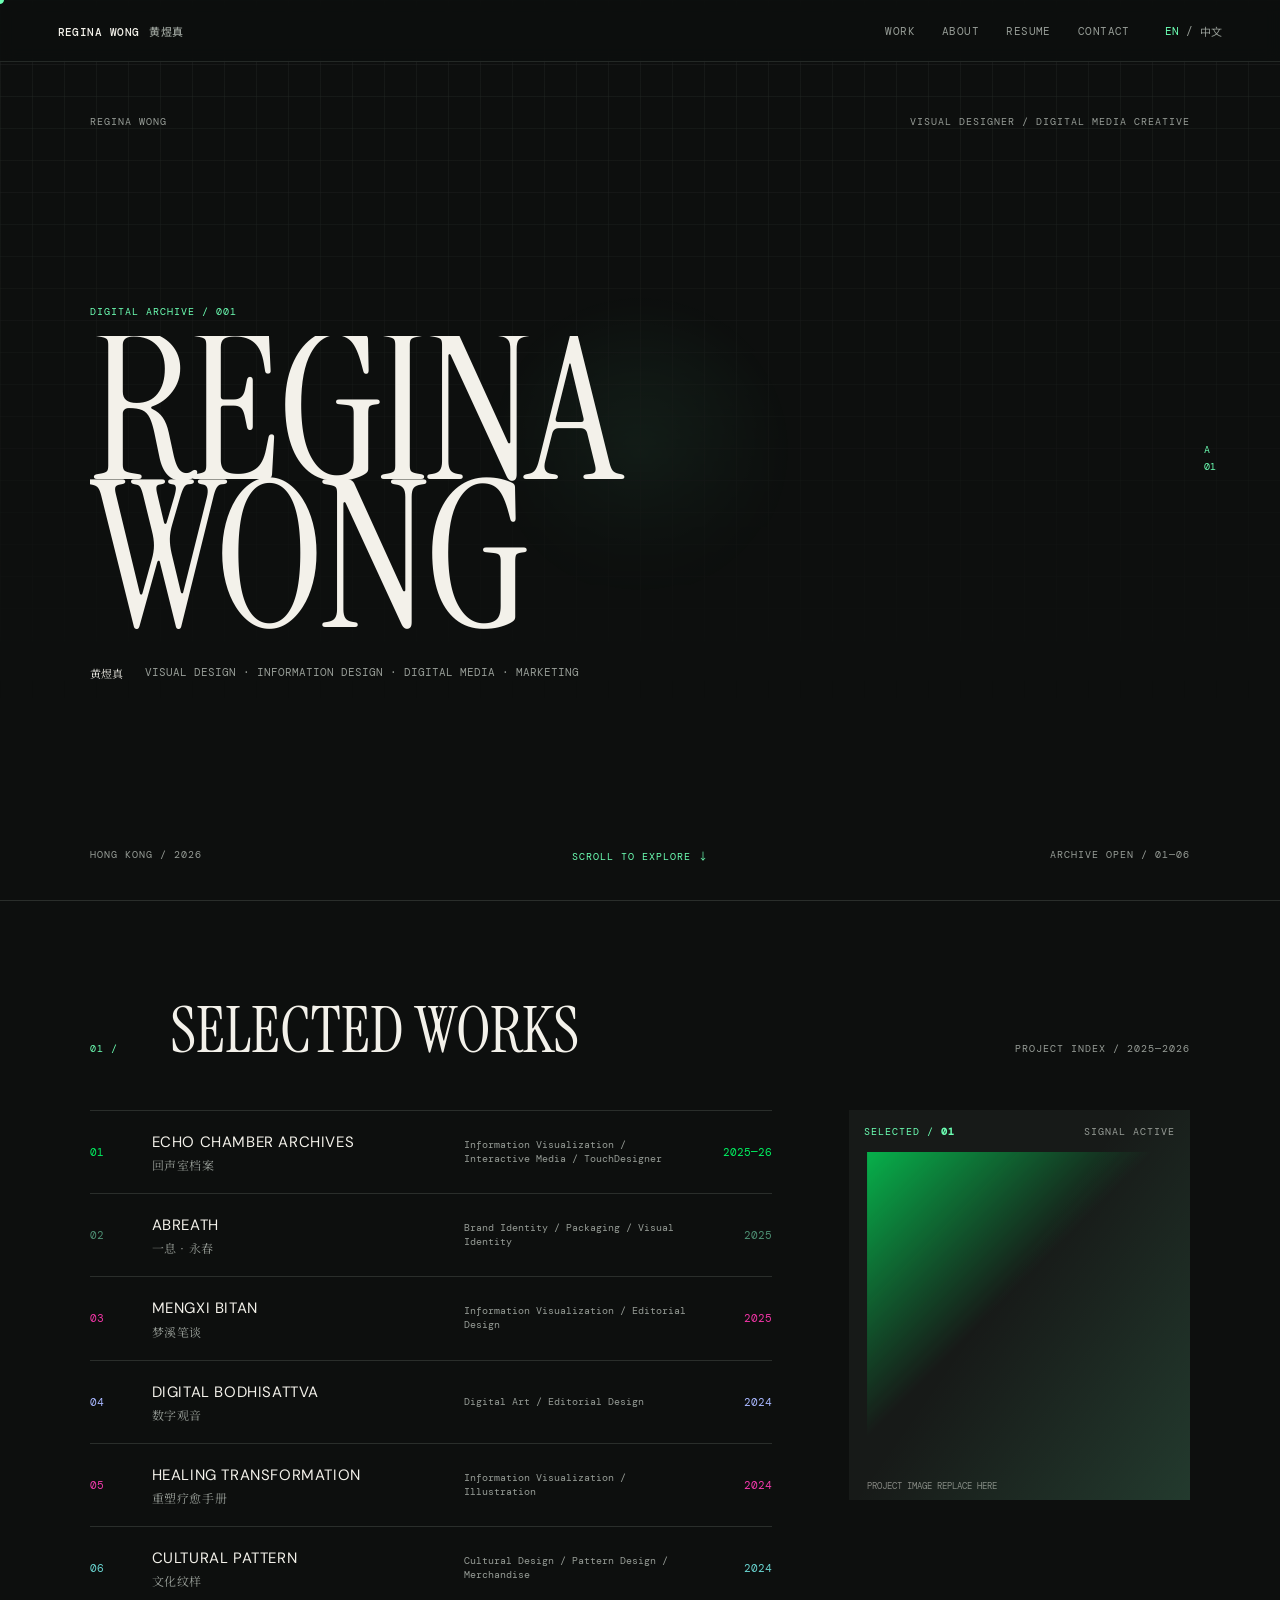
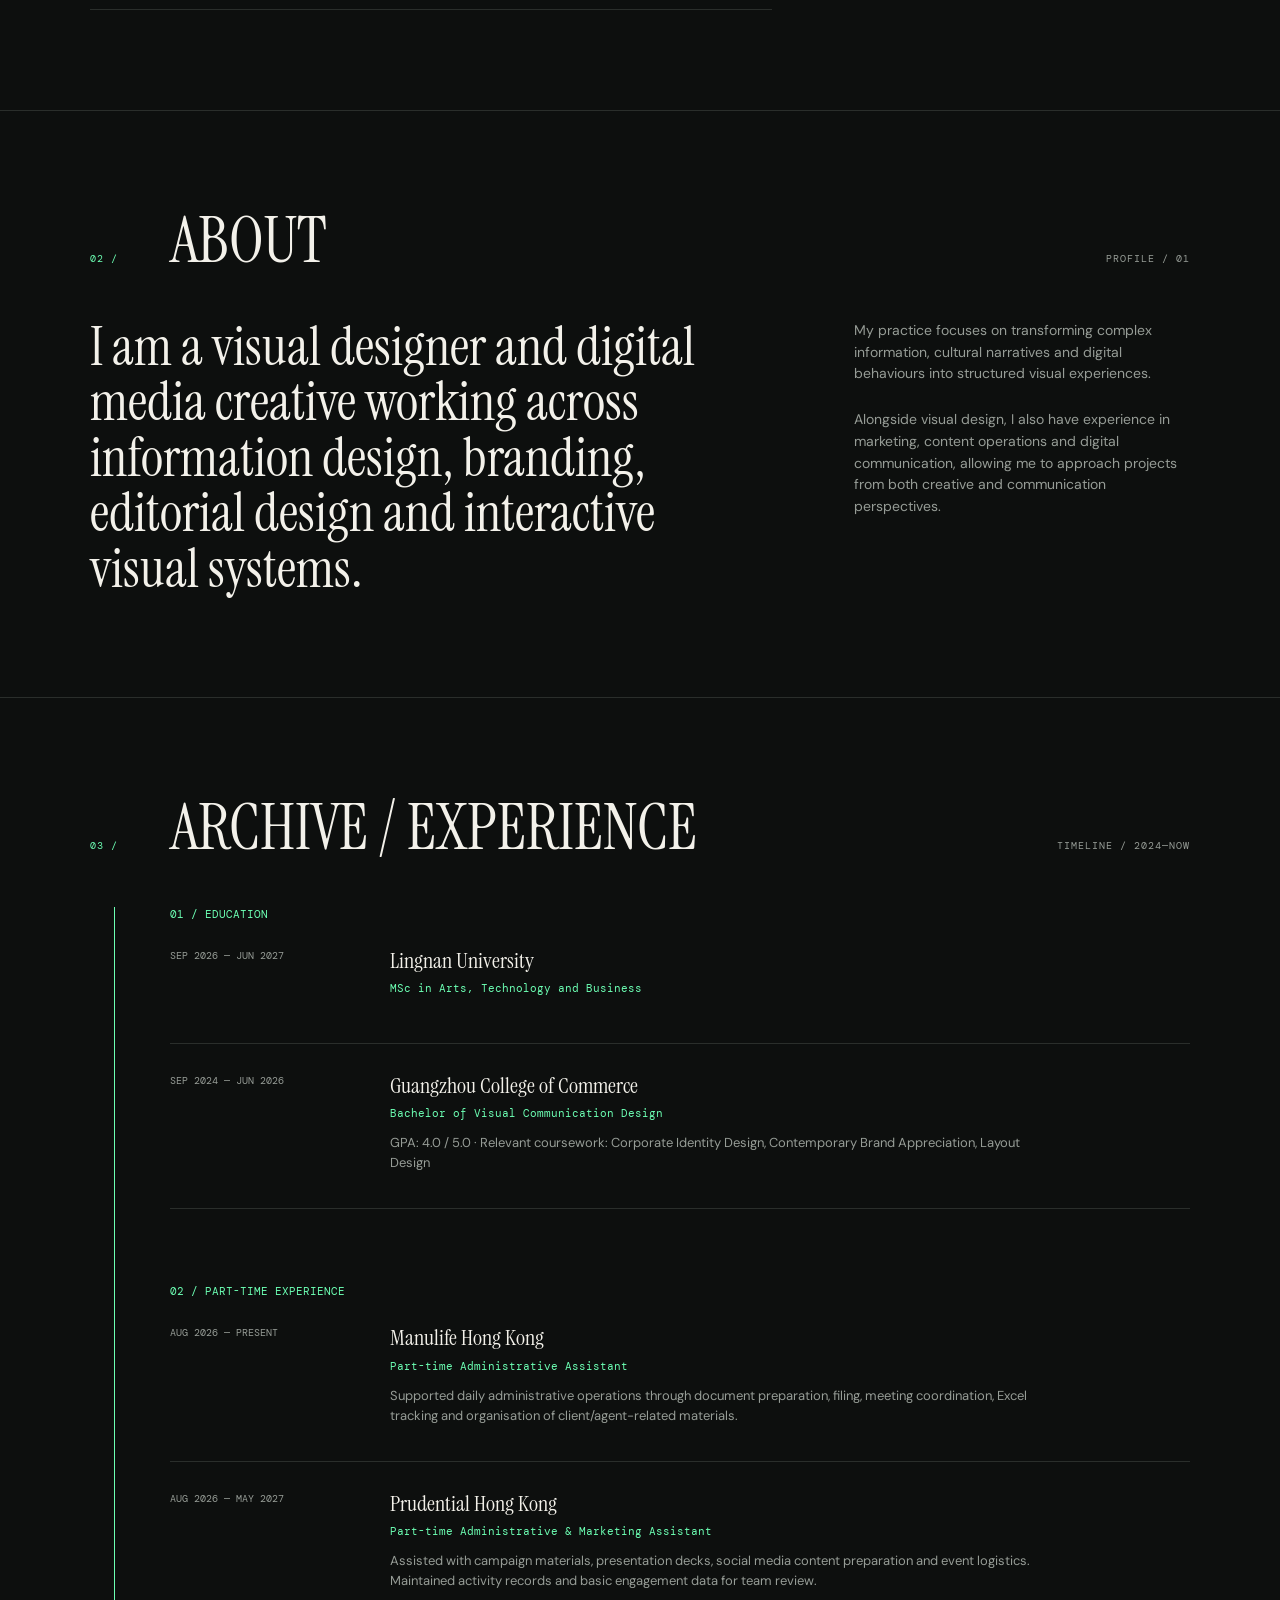
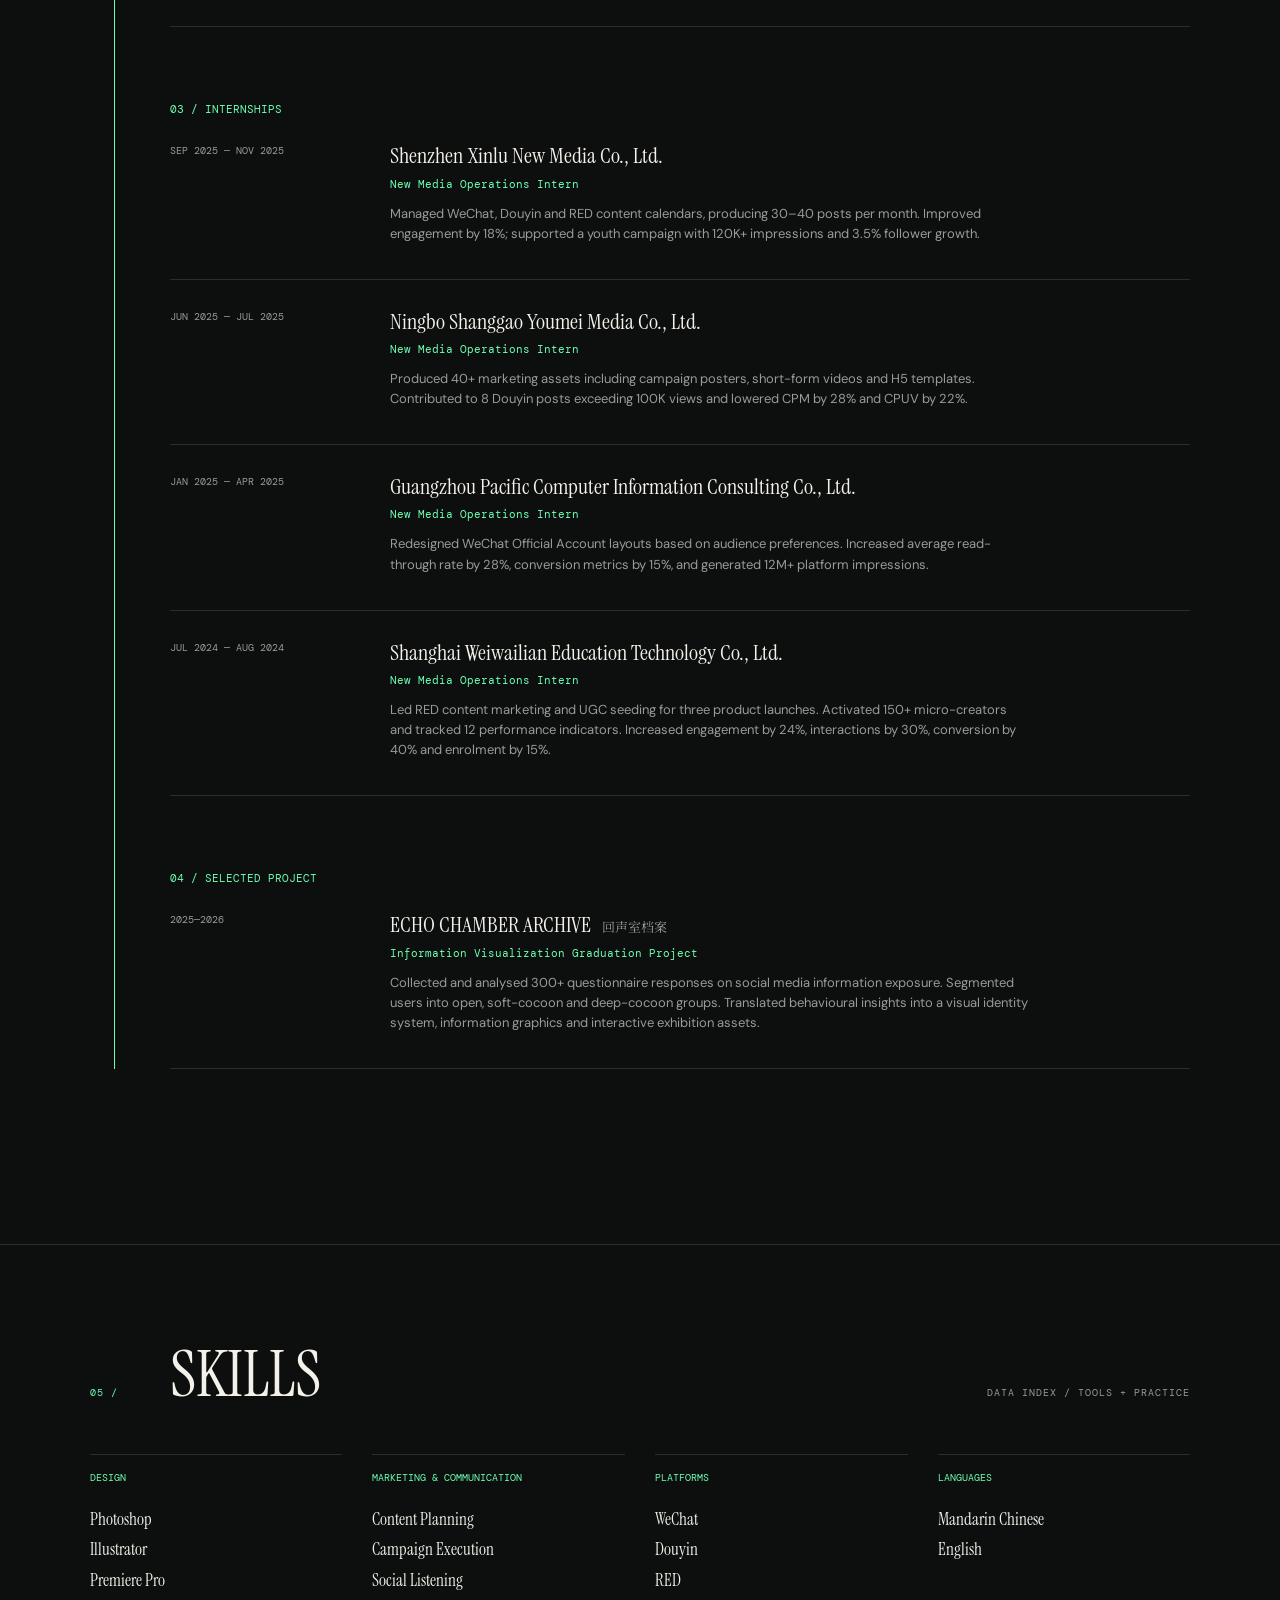
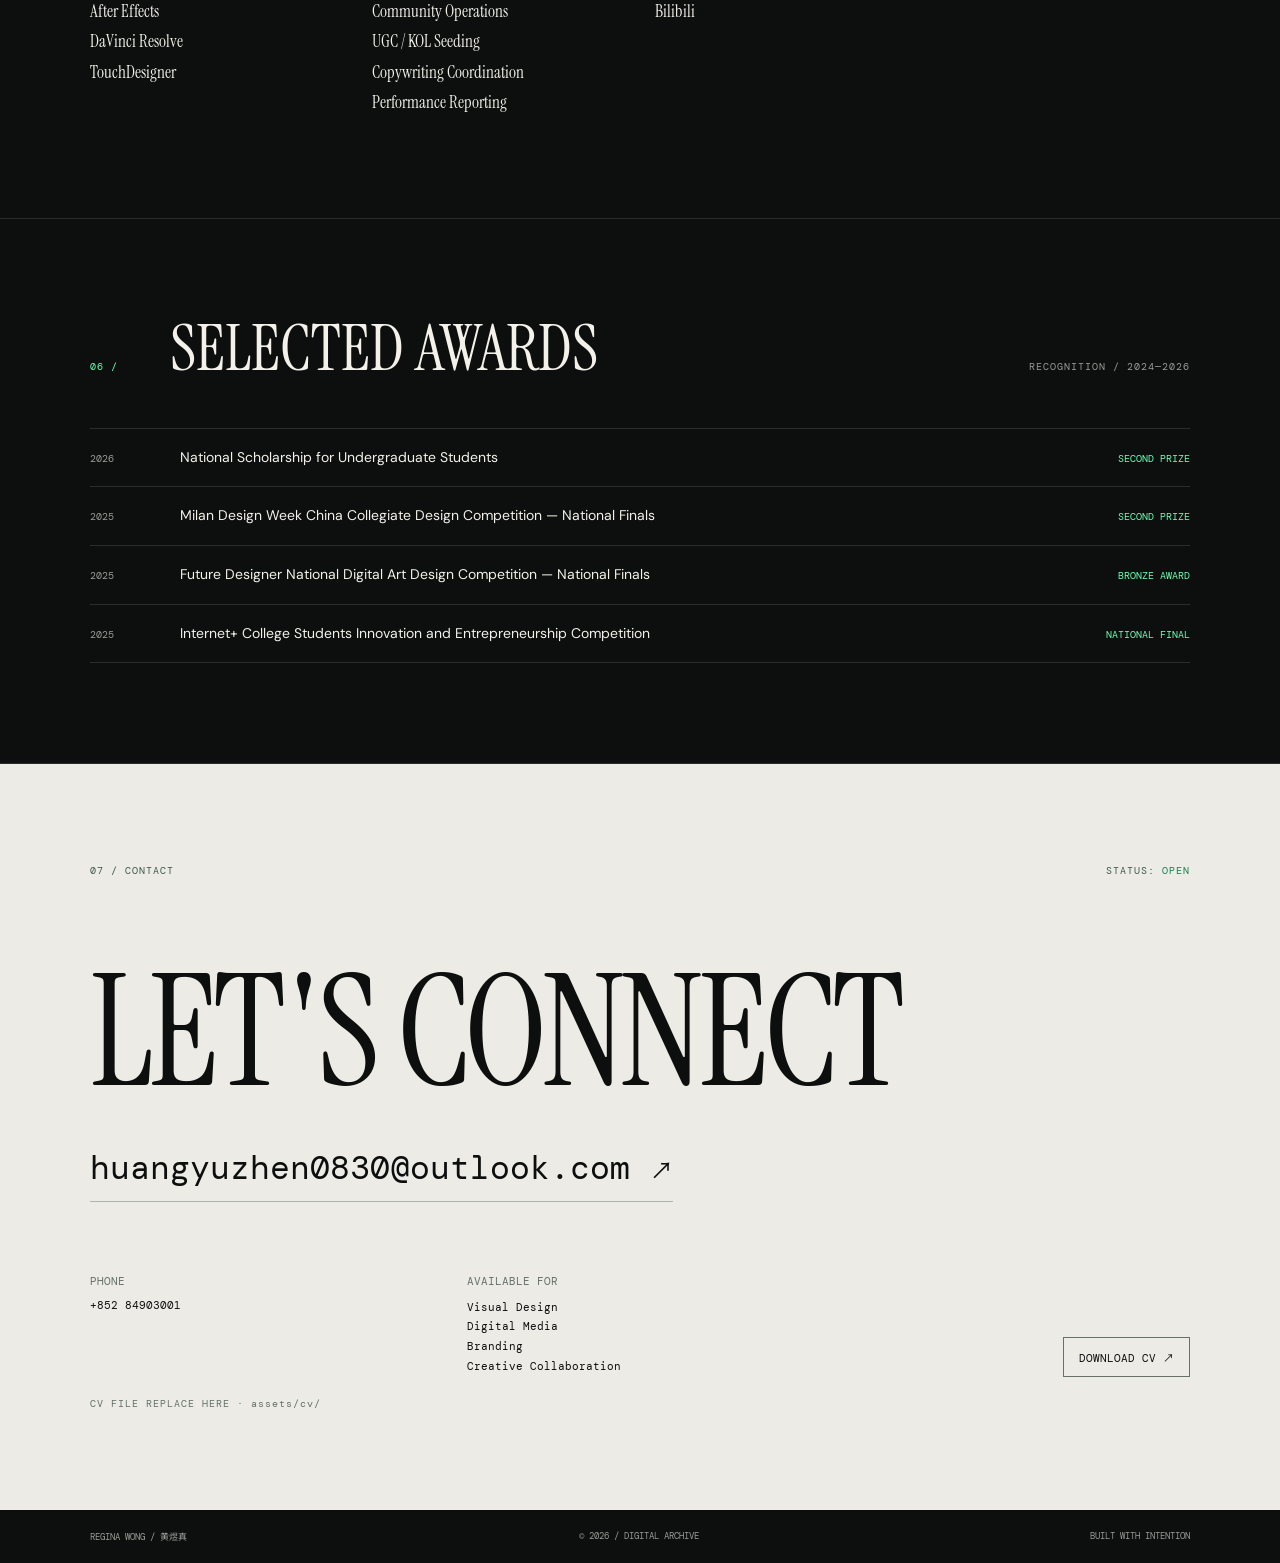
==== portfolio/index.html @ 2e0885dd "更新动效" ====
<!doctype html>
<html lang="en">
<head>
  <meta charset="UTF-8">
  <meta name="viewport" content="width=device-width, initial-scale=1.0">
  <meta name="description" content="Regina Wong — visual designer and digital media creative. Digital archive portfolio.">
  <title>Regina Wong — Digital Archive</title>
  <link rel="preconnect" href="https://fonts.googleapis.com">
  <link rel="preconnect" href="https://fonts.gstatic.com" crossorigin>
  <link href="https://fonts.googleapis.com/css2?family=DM+Mono:wght@400;500&family=DM+Sans:wght@400;500;700&family=Instrument+Serif:ital@0;1&family=Noto+Sans+SC:wght@400;500;700&family=Noto+Serif+SC:wght@400;500&display=swap" rel="stylesheet">
  <link rel="stylesheet" href="style.css">
</head>
<body>
  <div class="loading-screen" aria-hidden="true">
    <div class="loader-copy"><span>INDEX_000</span><span>LOADING ARCHIVE</span><span>REGINA_WONG.DB</span></div>
    <div class="loader-bar"><i></i></div>
  </div>
  <div class="cursor"><span></span><b data-en="VIEW" data-zh="查看">VIEW</b></div>
  <div class="scroll-progress"></div>

  <header class="site-header">
    <a class="wordmark" href="#top" aria-label="Regina Wong home"><span>REGINA WONG</span><span class="wordmark-cn">黄煜真</span></a>
    <nav class="main-nav" aria-label="Primary navigation">
      <a href="#work" data-en="WORK" data-zh="作品">WORK</a>
      <a href="#about" data-en="ABOUT" data-zh="关于">ABOUT</a>
      <a href="#resume" data-en="RESUME" data-zh="履历">RESUME</a>
      <a href="#contact" data-en="CONTACT" data-zh="联系">CONTACT</a>
    </nav>
    <div class="language-switcher" aria-label="Language switcher"><button class="lang-button is-active" data-lang="en">EN</button><span>/</span><button class="lang-button" data-lang="zh">中文</button></div>
  </header>

  <main id="top">
    <section class="hero section-pad" aria-labelledby="hero-title">
      <div class="hero-meta"><span>REGINA WONG</span><span data-en="VISUAL DESIGNER / DIGITAL MEDIA CREATIVE" data-zh="视觉设计 / 数字媒体创作者">VISUAL DESIGNER / DIGITAL MEDIA CREATIVE</span></div>
      <div class="hero-main">
        <p class="eyebrow" data-en="DIGITAL ARCHIVE / 001" data-zh="数字档案 / 001">DIGITAL ARCHIVE / 001</p>
        <h1 id="hero-title"><span>REGINA</span><span>WONG</span></h1>
        <div class="hero-subline"><span class="hero-cn">黄煜真</span><span data-en="Visual design · Information design · Digital media · Marketing" data-zh="视觉设计 · 信息设计 · 数字媒体 · 市场传播">Visual design · Information design · Digital media · Marketing</span></div>
      </div>
      <div class="hero-foot"><span>HONG KONG / 2026</span><a href="#work" class="scroll-cue" data-en="SCROLL TO EXPLORE ↓" data-zh="向下探索 ↓">SCROLL TO EXPLORE ↓</a><span>ARCHIVE OPEN / 01—06</span></div>
      <div class="hero-index">A<br>01</div>
    </section>

    <section id="work" class="works section-pad section-rule">
      <div class="section-heading"><span class="section-index">01 /</span><h2 data-en="SELECTED WORKS" data-zh="精选作品">SELECTED WORKS</h2><span class="section-note" data-en="PROJECT INDEX / 2025—2026" data-zh="项目索引 / 2025—2026">PROJECT INDEX / 2025—2026</span></div>
      <div class="works-layout">
        <div class="project-list" role="list">
          <a class="project-row" role="listitem" data-project="echo" href="#contact" style="--project-accent:#00f060"><span class="project-no">01</span><span class="project-name">ECHO CHAMBER ARCHIVES<small data-en="回声室档案" data-zh="回声室档案">回声室档案</small></span><span class="project-tags" data-en="Information Visualization / Interactive Media / TouchDesigner" data-zh="信息可视化 / 互动媒体 / TouchDesigner">Information Visualization / Interactive Media / TouchDesigner</span><span class="project-year">2025—26</span></a>
          <a class="project-row" role="listitem" data-project="abreath" href="#contact" style="--project-accent:#4d8f73"><span class="project-no">02</span><span class="project-name">ABREATH<small data-en="一息 · 永春" data-zh="一息 · 永春">一息 · 永春</small></span><span class="project-tags" data-en="Brand Identity / Packaging / Visual Identity" data-zh="品牌视觉 / 包装设计 / 品牌识别">Brand Identity / Packaging / Visual Identity</span><span class="project-year">2025</span></a>
          <a class="project-row" role="listitem" data-project="mengxi" href="#contact" style="--project-accent:#f035a5"><span class="project-no">03</span><span class="project-name">MENGXI BITAN<small data-en="梦溪笔谈" data-zh="梦溪笔谈">梦溪笔谈</small></span><span class="project-tags" data-en="Information Visualization / Editorial Design" data-zh="信息可视化 / 编辑设计">Information Visualization / Editorial Design</span><span class="project-year">2025</span></a>
          <a class="project-row" role="listitem" data-project="bodhisattva" href="#contact" style="--project-accent:#a8b7ff"><span class="project-no">04</span><span class="project-name">DIGITAL BODHISATTVA<small data-en="数字观音" data-zh="数字观音">数字观音</small></span><span class="project-tags" data-en="Digital Art / Editorial Design" data-zh="数字艺术 / 编辑设计">Digital Art / Editorial Design</span><span class="project-year">2024</span></a>
          <a class="project-row" role="listitem" data-project="healing" href="#contact" style="--project-accent:#f239ac"><span class="project-no">05</span><span class="project-name">HEALING TRANSFORMATION<small data-en="重塑疗愈手册" data-zh="重塑疗愈手册">重塑疗愈手册</small></span><span class="project-tags" data-en="Information Visualization / Illustration" data-zh="信息可视化 / 插画设计">Information Visualization / Illustration</span><span class="project-year">2024</span></a>
          <a class="project-row" role="listitem" data-project="pattern" href="#contact" style="--project-accent:#69d4d0"><span class="project-no">06</span><span class="project-name">CULTURAL PATTERN<small data-en="文化纹样" data-zh="文化纹样">文化纹样</small></span><span class="project-tags" data-en="Cultural Design / Pattern Design / Merchandise" data-zh="文化设计 / 纹样设计 / 文创产品">Cultural Design / Pattern Design / Merchandise</span><span class="project-year">2024</span></a>
        </div>
        <div class="project-preview" aria-hidden="true"><div class="preview-meta"><span>SELECTED / <b>01</b></span><span class="preview-status">SIGNAL ACTIVE</span></div><div class="preview-image"></div><span class="preview-label">PROJECT IMAGE REPLACE HERE</span></div>
      </div>
    </section>

    <section id="about" class="about section-pad section-rule">
      <div class="section-heading"><span class="section-index">02 /</span><h2 data-en="ABOUT" data-zh="关于我">ABOUT</h2><span class="section-note">PROFILE / 01</span></div>
      <div class="about-grid"><p class="display-copy" data-en="I am a visual designer and digital media creative working across information design, branding, editorial design and interactive visual systems." data-zh="我是一名视觉设计与数字媒体创作者，实践方向涵盖信息设计、品牌视觉、编辑设计与互动视觉系统。">I am a visual designer and digital media creative working across information design, branding, editorial design and interactive visual systems.</p><div class="about-copy"><p data-en="My practice focuses on transforming complex information, cultural narratives and digital behaviours into structured visual experiences." data-zh="我的创作关注复杂信息、文化叙事与数字行为，并尝试通过视觉结构将其转化为清晰且具有体验性的传播形式。">My practice focuses on transforming complex information, cultural narratives and digital behaviours into structured visual experiences.</p><p data-en="Alongside visual design, I also have experience in marketing, content operations and digital communication, allowing me to approach projects from both creative and communication perspectives." data-zh="除了视觉设计，我也具有市场传播、内容运营与数字媒体相关经验，使我能够同时从视觉创意与传播策略的角度理解项目。">Alongside visual design, I also have experience in marketing, content operations and digital communication, allowing me to approach projects from both creative and communication perspectives.</p></div></div>
    </section>

    <section id="resume" class="resume section-pad section-rule">
      <div class="section-heading"><span class="section-index">03 /</span><h2 data-en="ARCHIVE / EXPERIENCE" data-zh="经历档案">ARCHIVE / EXPERIENCE</h2><span class="section-note">TIMELINE / 2024—NOW</span></div>
      <div class="timeline">
        <div class="timeline-group"><h3 data-en="01 / EDUCATION" data-zh="01 / 教育经历">01 / EDUCATION</h3><article class="timeline-item"><time>SEP 2026 — JUN 2027</time><div><h4>Lingnan University</h4><p class="role" data-en="MSc in Arts, Technology and Business" data-zh="艺术、科技与商业理学硕士">MSc in Arts, Technology and Business</p></div></article><article class="timeline-item"><time>SEP 2024 — JUN 2026</time><div><h4>Guangzhou College of Commerce</h4><p class="role" data-en="Bachelor of Visual Communication Design" data-zh="视觉传达设计学士">Bachelor of Visual Communication Design</p><p class="details" data-en="GPA: 4.0 / 5.0 · Relevant coursework: Corporate Identity Design, Contemporary Brand Appreciation, Layout Design" data-zh="GPA：4.0 / 5.0 · 相关课程：企业形象设计、当代品牌鉴赏、版式设计">GPA: 4.0 / 5.0 · Relevant coursework: Corporate Identity Design, Contemporary Brand Appreciation, Layout Design</p></div></article></div>
        <div class="timeline-group"><h3 data-en="02 / PART-TIME EXPERIENCE" data-zh="02 / 兼职经历">02 / PART-TIME EXPERIENCE</h3><article class="timeline-item"><time>AUG 2026 — PRESENT</time><div><h4>Manulife Hong Kong</h4><p class="role" data-en="Part-time Administrative Assistant" data-zh="兼职行政助理">Part-time Administrative Assistant</p><p class="details" data-en="Supported daily administrative operations through document preparation, filing, meeting coordination, Excel tracking and organisation of client/agent-related materials." data-zh="负责日常行政支持，包括文件整理、资料归档、会议协调、Excel 数据记录以及客户与代理相关资料管理。">Supported daily administrative operations through document preparation, filing, meeting coordination, Excel tracking and organisation of client/agent-related materials.</p></div></article><article class="timeline-item"><time>AUG 2026 — MAY 2027</time><div><h4>Prudential Hong Kong</h4><p class="role" data-en="Part-time Administrative & Marketing Assistant" data-zh="兼职行政及市场助理">Part-time Administrative & Marketing Assistant</p><p class="details" data-en="Assisted with campaign materials, presentation decks, social media content preparation and event logistics. Maintained activity records and basic engagement data for team review." data-zh="协助宣传物料、演示文稿、社交媒体内容准备及活动协调，整理活动记录及基础互动数据，用于团队内部复盘。">Assisted with campaign materials, presentation decks, social media content preparation and event logistics. Maintained activity records and basic engagement data for team review.</p></div></article></div>
        <div class="timeline-group"><h3 data-en="03 / INTERNSHIPS" data-zh="03 / 实习经历">03 / INTERNSHIPS</h3><article class="timeline-item"><time>SEP 2025 — NOV 2025</time><div><h4>Shenzhen Xinlu New Media Co., Ltd.</h4><p class="role">New Media Operations Intern</p><p class="details" data-en="Managed WeChat, Douyin and RED content calendars, producing 30–40 posts per month. Improved engagement by 18%; supported a youth campaign with 120K+ impressions and 3.5% follower growth." data-zh="负责微信、抖音及小红书内容排期，每月产出约 30–40 条内容。通过内容优化使互动率提升 18%，参与青年向营销活动，获得 120K+ 曝光，两个月粉丝增长约 3.5%。">Managed WeChat, Douyin and RED content calendars, producing 30–40 posts per month. Improved engagement by 18%; supported a youth campaign with 120K+ impressions and 3.5% follower growth.</p></div></article><article class="timeline-item"><time>JUN 2025 — JUL 2025</time><div><h4>Ningbo Shanggao Youmei Media Co., Ltd.</h4><p class="role">New Media Operations Intern</p><p class="details" data-en="Produced 40+ marketing assets including campaign posters, short-form videos and H5 templates. Contributed to 8 Douyin posts exceeding 100K views and lowered CPM by 28% and CPUV by 22%." data-zh="制作 40+ 市场推广视觉物料，包括活动海报、短视频及 H5 模板。参与制作的 8 条抖音内容播放量超过 10 万，CPM 降低 28%，CPUV 降低 22%。">Produced 40+ marketing assets including campaign posters, short-form videos and H5 templates. Contributed to 8 Douyin posts exceeding 100K views and lowered CPM by 28% and CPUV by 22%.</p></div></article><article class="timeline-item"><time>JAN 2025 — APR 2025</time><div><h4>Guangzhou Pacific Computer Information Consulting Co., Ltd.</h4><p class="role">New Media Operations Intern</p><p class="details" data-en="Redesigned WeChat Official Account layouts based on audience preferences. Increased average read-through rate by 28%, conversion metrics by 15%, and generated 12M+ platform impressions." data-zh="根据用户偏好优化微信公众号视觉排版。平均阅读完成率提升 28%，转化指标提升约 15%，实习期间累计获得 1200 万+ 平台曝光。">Redesigned WeChat Official Account layouts based on audience preferences. Increased average read-through rate by 28%, conversion metrics by 15%, and generated 12M+ platform impressions.</p></div></article><article class="timeline-item"><time>JUL 2024 — AUG 2024</time><div><h4>Shanghai Weiwailian Education Technology Co., Ltd.</h4><p class="role">New Media Operations Intern</p><p class="details" data-en="Led RED content marketing and UGC seeding for three product launches. Activated 150+ micro-creators and tracked 12 performance indicators. Increased engagement by 24%, interactions by 30%, conversion by 40% and enrolment by 15%." data-zh="负责三个教育产品上线期间的小红书内容营销及 UGC 投放。合作 150+ 微型内容创作者，追踪 12 项内容表现指标，互动率提升 24%，互动量提升 30%，转化率提升 40%，课程报名提升 15%。">Led RED content marketing and UGC seeding for three product launches. Activated 150+ micro-creators and tracked 12 performance indicators. Increased engagement by 24%, interactions by 30%, conversion by 40% and enrolment by 15%.</p></div></article></div>
        <div class="timeline-group selected-project"><h3 data-en="04 / SELECTED PROJECT" data-zh="04 / 代表项目">04 / SELECTED PROJECT</h3><article class="timeline-item"><time>2025—2026</time><div><h4>ECHO CHAMBER ARCHIVE <small>回声室档案</small></h4><p class="role" data-en="Information Visualization Graduation Project" data-zh="信息可视化毕业设计">Information Visualization Graduation Project</p><p class="details" data-en="Collected and analysed 300+ questionnaire responses on social media information exposure. Segmented users into open, soft-cocoon and deep-cocoon groups. Translated behavioural insights into a visual identity system, information graphics and interactive exhibition assets." data-zh="围绕社交媒体信息接触行为收集并分析 300+ 份问卷数据，将用户划分为开放型、轻度回声室和重度回声室群体，并转化为视觉识别系统、信息图表与互动展览内容。">Collected and analysed 300+ questionnaire responses on social media information exposure. Segmented users into open, soft-cocoon and deep-cocoon groups. Translated behavioural insights into a visual identity system, information graphics and interactive exhibition assets.</p></div></article></div>
      </div>
    </section>

    <section class="data-section section-pad section-rule"><div class="section-heading"><span class="section-index">05 /</span><h2 data-en="SKILLS" data-zh="技能">SKILLS</h2><span class="section-note">DATA INDEX / TOOLS + PRACTICE</span></div><div class="skill-grid"><div><h3 data-en="DESIGN" data-zh="设计工具">DESIGN</h3><p>Photoshop<br>Illustrator<br>Premiere Pro<br>After Effects<br>DaVinci Resolve<br>TouchDesigner</p></div><div><h3 data-en="MARKETING & COMMUNICATION" data-zh="市场与传播">MARKETING & COMMUNICATION</h3><p data-en="Content Planning<br>Campaign Execution<br>Social Listening<br>Community Operations<br>UGC / KOL Seeding<br>Copywriting Coordination<br>Performance Reporting" data-zh="内容策划<br>营销执行<br>社交媒体监听<br>社群运营<br>UGC / KOL 投放<br>文案协调<br>数据复盘">Content Planning<br>Campaign Execution<br>Social Listening<br>Community Operations<br>UGC / KOL Seeding<br>Copywriting Coordination<br>Performance Reporting</p></div><div><h3 data-en="PLATFORMS" data-zh="平台">PLATFORMS</h3><p data-en="WeChat<br>Douyin<br>RED<br>Bilibili" data-zh="微信<br>抖音<br>小红书<br>Bilibili">WeChat<br>Douyin<br>RED<br>Bilibili</p></div><div><h3 data-en="LANGUAGES" data-zh="语言">LANGUAGES</h3><p data-en="Mandarin Chinese<br>English" data-zh="普通话<br>英语">Mandarin Chinese<br>English</p></div></div></section>

    <section class="awards section-pad section-rule"><div class="section-heading"><span class="section-index">06 /</span><h2 data-en="SELECTED AWARDS" data-zh="部分奖项">SELECTED AWARDS</h2><span class="section-note">RECOGNITION / 2024—2026</span></div><div class="award-list"><div><span>2026</span><p data-en="National Scholarship for Undergraduate Students" data-zh="国家奖学金">National Scholarship for Undergraduate Students</p><b data-en="SECOND PRIZE" data-zh="二等奖">SECOND PRIZE</b></div><div><span>2025</span><p data-en="Milan Design Week China Collegiate Design Competition — National Finals" data-zh="米兰设计周中国高校设计学科师生优秀作品展全国总决赛">Milan Design Week China Collegiate Design Competition — National Finals</p><b data-en="SECOND PRIZE" data-zh="二等奖">SECOND PRIZE</b></div><div><span>2025</span><p data-en="Future Designer National Digital Art Design Competition — National Finals" data-zh="未来设计师·全国高校数字艺术设计大赛全国总决赛">Future Designer National Digital Art Design Competition — National Finals</p><b data-en="BRONZE AWARD" data-zh="铜奖">BRONZE AWARD</b></div><div><span>2025</span><p data-en="Internet+ College Students Innovation and Entrepreneurship Competition" data-zh="中国国际大学生创新大赛相关全国赛事">Internet+ College Students Innovation and Entrepreneurship Competition</p><b data-en="NATIONAL FINAL" data-zh="全国赛事">NATIONAL FINAL</b></div></div></section>

    <section id="contact" class="contact section-pad section-rule"><div class="contact-top"><span class="section-index">07 / CONTACT</span><span>STATUS: <i>OPEN</i></span></div><h2 data-en="LET'S CONNECT" data-zh="保持联系">LET'S CONNECT</h2><a class="email-link" href="mailto:huangyuzhen0830@outlook.com">huangyuzhen0830@outlook.com <span>↗</span></a><div class="contact-meta"><div><span data-en="PHONE" data-zh="电话">PHONE</span><a href="tel:+85284903001">+852 84903001</a></div><div><span data-en="AVAILABLE FOR" data-zh="可合作方向">AVAILABLE FOR</span><p data-en="Visual Design<br>Digital Media<br>Branding<br>Creative Collaboration" data-zh="视觉设计<br>数字媒体<br>品牌设计<br>创意合作">Visual Design<br>Digital Media<br>Branding<br>Creative Collaboration</p></div><a class="cv-link" href="#" data-en="DOWNLOAD CV ↗" data-zh="下载简历 ↗">DOWNLOAD CV ↗</a></div><small class="replace-note">CV FILE REPLACE HERE · assets/cv/</small></section>
  </main>
  <footer><span>REGINA WONG / 黄煜真</span><span>© 2026 / DIGITAL ARCHIVE</span><span>BUILT WITH INTENTION</span></footer>
  <script src="script.js"></script>
</body>
</html>
---- portfolio/style.css ----
:root{--bg:#0d0f0e;--surface:#171a18;--text:#f3f1ea;--muted:#969c96;--line:#2a2e2b;--mint:#6cffb3;--lav:#b8a7ff;--serif:'Instrument Serif','Noto Serif SC',serif;--sans:'DM Sans','Noto Sans SC',sans-serif;--mono:'DM Mono','Noto Sans SC',monospace;--mouse-x:50%;--mouse-y:50%}*{box-sizing:border-box}html{scroll-behavior:smooth}body{margin:0;background:var(--bg);color:var(--text);font-family:var(--sans);font-size:14px;line-height:1.55;cursor:none}body:before{content:"";position:fixed;inset:0;pointer-events:none;z-index:-1;background-image:linear-gradient(rgba(42,46,43,.38) 1px,transparent 1px),linear-gradient(90deg,rgba(42,46,43,.38) 1px,transparent 1px),radial-gradient(circle 220px at var(--mouse-x) var(--mouse-y),rgba(108,255,179,.15),transparent 70%);background-size:32px 32px,32px 32px,100% 100%;mask-image:linear-gradient(to bottom,black 0%,transparent 78%)}a{color:inherit;text-decoration:none}button{font:inherit;color:inherit}.loading-screen{position:fixed;inset:0;background:var(--bg);z-index:30;display:grid;align-content:center;padding:7vw;transition:opacity .55s ease,visibility .55s}.loading-screen.is-done{opacity:0;visibility:hidden}.loader-copy{display:grid;gap:4px;font:11px var(--mono);color:var(--muted);letter-spacing:.08em}.loader-copy span:first-child{color:var(--mint)}.loader-bar{width:min(250px,70vw);height:1px;background:var(--line);margin-top:18px}.loader-bar i{display:block;height:100%;width:0;background:var(--mint);animation:load .8s ease forwards}@keyframes load{to{width:100%}}.cursor{position:fixed;z-index:40;left:0;top:0;width:8px;height:8px;border:1px solid var(--mint);background:var(--mint);border-radius:50%;pointer-events:none;transform:translate(-50%,-50%);transition:width .25s,height .25s,background .25s,border .25s;display:grid;place-items:center}.cursor b{opacity:0;font:9px var(--mono);color:var(--bg);transition:opacity .2s}.cursor.is-hover{width:48px;height:48px;background:var(--mint);border-color:var(--mint)}.cursor.is-view{width:62px;height:62px}.cursor.is-view b{opacity:1}.scroll-progress{position:fixed;left:0;top:0;height:2px;width:0;background:var(--mint);z-index:25}.site-header{position:fixed;z-index:20;top:0;left:0;width:100%;height:62px;padding:0 4.5vw;display:flex;align-items:center;justify-content:space-between;border-bottom:1px solid rgba(42,46,43,.85);background:rgba(13,15,14,.84);backdrop-filter:blur(8px);font:11px var(--mono);letter-spacing:.04em}.wordmark{display:flex;gap:10px;align-items:baseline;font-weight:500}.wordmark-cn{color:var(--muted)}.main-nav{display:flex;gap:27px;margin-left:auto;margin-right:35px}.main-nav a,.lang-button{position:relative;color:var(--muted);transition:color .2s}.main-nav a:hover,.lang-button:hover,.lang-button.is-active{color:var(--mint)}.main-nav a:after{content:"";position:absolute;bottom:-7px;left:0;width:0;height:1px;background:var(--mint);transition:width .2s}.main-nav a:hover:after{width:100%}.language-switcher{display:flex;gap:7px;align-items:center;color:var(--muted)}.lang-button{padding:0;border:0;background:transparent;cursor:none}.section-pad{padding:100px 7vw}.hero{min-height:100vh;display:grid;grid-template-rows:auto 1fr auto;position:relative;padding-top:115px;padding-bottom:37px}.hero-meta,.hero-foot,.section-note,.section-index,.eyebrow,.preview-meta,.contact-top,.replace-note{font:10px var(--mono);letter-spacing:.1em;color:var(--muted)}.hero-meta{display:flex;justify-content:space-between}.hero-main{align-self:center}.eyebrow{color:var(--mint);margin-bottom:18px}.hero h1{font:clamp(75px,16vw,250px)/.72 var(--serif);letter-spacing:-.02em;font-weight:400;margin:0;display:flex;flex-direction:column;max-width:100%;overflow:hidden}.hero h1 span{display:block;transform:translateY(110%);animation:reveal 1s cubic-bezier(.2,.75,.25,1) .75s forwards}.hero h1 span+span{animation-delay:.86s}.hero-subline{display:flex;gap:22px;margin-top:34px;color:var(--muted);font:11px var(--mono);text-transform:uppercase}.hero-cn{color:var(--text);font-family:'Noto Serif SC',serif}.hero-foot{display:grid;grid-template-columns:1fr 1fr 1fr}.hero-foot span:last-child{text-align:right}.scroll-cue{color:var(--mint);text-align:center;transition:transform .2s}.scroll-cue:hover{transform:translateY(4px)}.hero-index{position:absolute;right:5vw;top:49%;font:10px var(--mono);color:var(--mint);line-height:1.7}.section-rule{border-top:1px solid var(--line)}.section-heading{display:grid;grid-template-columns:80px 1fr auto;align-items:baseline;margin-bottom:48px}.section-heading h2{font:clamp(30px,5vw,76px)/.95 var(--serif);font-weight:400;margin:0}.section-index{color:var(--mint)}.section-note{text-align:right}.works-layout{display:grid;grid-template-columns:minmax(0,1.4fr) minmax(260px,.7fr);gap:6vw}.project-list{border-top:1px solid var(--line)}.project-row{display:grid;grid-template-columns:48px minmax(190px,1fr) minmax(180px,.75fr) 70px;gap:14px;align-items:center;padding:20px 0;border-bottom:1px solid var(--line);transition:color .2s,padding .25s}.project-row:hover{color:var(--project-accent);padding-left:10px}.project-no,.project-year{font:11px var(--mono);color:var(--project-accent)}.project-name{font-size:15px;letter-spacing:.04em}.project-name small{display:block;color:var(--muted);font:12px 'Noto Serif SC',serif;margin-top:2px}.project-tags{font:10px var(--mono);line-height:1.4;color:var(--muted)}.project-year{text-align:right}.project-preview{position:sticky;top:110px;height:390px;background:var(--surface);overflow:hidden}.project-preview:after{content:"";position:absolute;inset:0;background:linear-gradient(125deg,transparent 45%,rgba(108,255,179,.14));pointer-events:none}.preview-meta{display:flex;justify-content:space-between;padding:15px;color:var(--mint);position:relative;z-index:2}.preview-status{color:var(--muted)}.preview-image{position:absolute;inset:42px 18px 20px;background:linear-gradient(135deg,rgba(0,240,96,.7),transparent 45%),url('https://images.unsplash.com/photo-1550745165-9bc0b252726f?auto=format&fit=crop&w=900&q=80') center/cover;clip-path:inset(0 0 0 0);transition:clip-path .45s cubic-bezier(.65,0,.35,1),transform .8s}.preview-label{position:absolute;bottom:8px;left:18px;color:rgba(243,241,234,.5);font:9px var(--mono)}.about-grid{display:grid;grid-template-columns:1.3fr .7fr;gap:11vw}.display-copy{font:clamp(28px,4.2vw,63px)/1.03 var(--serif);margin:0;max-width:790px}.about-copy{color:var(--muted);max-width:420px}.about-copy p{margin:0 0 24px}.timeline{position:relative;padding-left:80px}.timeline:before{content:"";position:absolute;left:24px;top:0;height:0;width:1px;background:var(--mint);transition:height 1.4s ease}.timeline.is-visible:before{height:100%}.timeline-group{margin-bottom:75px}.timeline-group h3{font:11px var(--mono);color:var(--mint);margin:0 0 28px}.timeline-item{display:grid;grid-template-columns:190px 1fr;gap:30px;padding:0 0 35px;margin-bottom:30px;border-bottom:1px solid var(--line);opacity:0;transform:translateY(12px);transition:opacity .45s,transform .45s}.timeline.is-visible .timeline-item{opacity:1;transform:none}.timeline.is-visible .timeline-item:nth-child(2){transition-delay:.08s}.timeline.is-visible .timeline-item:nth-child(3){transition-delay:.18s}.timeline.is-visible .timeline-item:nth-child(4){transition-delay:.28s}.timeline.is-visible .timeline-item:nth-child(5){transition-delay:.38s}.timeline.is-visible .timeline-item:nth-child(6){transition-delay:.48s}.timeline-item time{font:10px var(--mono);color:var(--muted)}.timeline-item h4{font:22px/1.1 var(--serif);font-weight:400;margin:0 0 8px}.timeline-item h4 small{font:13px 'Noto Serif SC',serif;color:var(--muted);margin-left:7px}.role{color:var(--mint);font:11px var(--mono);margin:0 0 13px}.details{color:var(--muted);max-width:640px;margin:0;font-size:13px}.skill-grid{display:grid;grid-template-columns:repeat(4,1fr);gap:30px}.skill-grid>div{border-top:1px solid var(--line);padding-top:16px}.skill-grid h3{font:10px var(--mono);color:var(--mint);margin:0 0 20px}.skill-grid p{font:17px/1.8 var(--serif);margin:0}.award-list{border-top:1px solid var(--line)}.award-list>div{display:grid;grid-template-columns:70px 1fr 150px;gap:20px;padding:18px 0;border-bottom:1px solid var(--line);align-items:baseline}.award-list span,.award-list b{font:10px var(--mono);color:var(--muted)}.award-list p{margin:0;font-size:14px}.award-list b{text-align:right;color:var(--mint);font-weight:400}.contact{background:var(--light-bg, #ecebe5);color:var(--bg);min-height:70vh;display:flex;flex-direction:column;justify-content:space-between}.contact .section-index,.contact-top{color:#3f594c}.contact-top{display:flex;justify-content:space-between}.contact-top i{color:#197d4d;font-style:normal}.contact h2{font:clamp(65px,12vw,190px)/.75 var(--serif);font-weight:400;letter-spacing:-.03em;margin:11vh 0 6vh}.email-link{font:clamp(18px,2.6vw,38px) var(--mono);border-bottom:1px solid #aeb5af;padding-bottom:12px;max-width:max-content;transition:color .2s}.email-link:hover{color:#197d4d}.email-link span{font-size:.7em}.contact-meta{display:grid;grid-template-columns:1fr 1fr 1fr;gap:30px;margin-top:8vh;font:11px var(--mono)}.contact-meta span{color:#65706a;display:block;margin-bottom:10px}.contact-meta p{margin:0;line-height:1.8}.contact-meta a:not(.cv-link){display:block}.cv-link{justify-self:end;align-self:end;border:1px solid #65706a;padding:11px 15px;transition:background .2s,color .2s}.cv-link:hover{background:var(--bg);color:var(--text)}.replace-note{margin-top:20px;color:#65706a}footer{display:flex;justify-content:space-between;padding:20px 7vw;background:var(--bg);color:var(--muted);font:9px var(--mono)}[data-en],[data-zh]{transition:opacity .2s,transform .2s}.is-switching [data-en],.is-switching [data-zh]{opacity:0;transform:translateY(4px)}@keyframes reveal{to{transform:translateY(0)}}@media(max-width:800px){body{cursor:auto}.cursor{display:none}.site-header{height:56px;padding:0 5vw}.wordmark span:first-child{display:none}.main-nav{gap:13px;margin-right:12px}.main-nav a:nth-child(3){display:none}.section-pad{padding:76px 5vw}.hero{padding-top:95px;padding-bottom:27px}.hero-meta{display:block;line-height:1.8}.hero h1{font-size:clamp(64px,19vw,135px)}.hero-subline{display:block;line-height:2}.hero-subline span{display:block}.hero-index{right:5vw}.hero-foot{grid-template-columns:1fr 1fr;gap:14px}.hero-foot span:last-child{display:none}.section-heading{grid-template-columns:48px 1fr;gap:8px;margin-bottom:32px}.section-note{grid-column:2;text-align:left;margin-top:10px}.works-layout{display:block}.project-preview{display:none}.project-row{grid-template-columns:30px 1fr 45px;gap:8px;padding:17px 0}.project-tags{grid-column:2;font-size:9px;margin-top:4px}.project-year{grid-column:3;grid-row:1;text-align:right}.project-name{font-size:13px}.about-grid{display:block}.display-copy{font-size:34px;margin-bottom:35px}.timeline{padding-left:42px}.timeline:before{left:11px}.timeline-item{grid-template-columns:1fr;gap:7px}.timeline-item h4{font-size:20px}.skill-grid{grid-template-columns:1fr 1fr;gap:35px 22px}.skill-grid p{font-size:16px}.award-list>div{grid-template-columns:48px 1fr;gap:9px}.award-list b{grid-column:2;text-align:left}.contact{min-height:80vh}.contact h2{font-size:22vw;margin:16vh 0 7vh}.contact-meta{grid-template-columns:1fr 1fr}.cv-link{grid-column:1 / -1;justify-self:start;margin-top:10px}footer{padding:18px 5vw;display:block;line-height:2}footer span{display:block}footer span:last-child{display:none}}@media(prefers-reduced-motion:reduce){*,*:before,*:after{scroll-behavior:auto!important;animation-duration:.01ms!important;transition-duration:.01ms!important}}
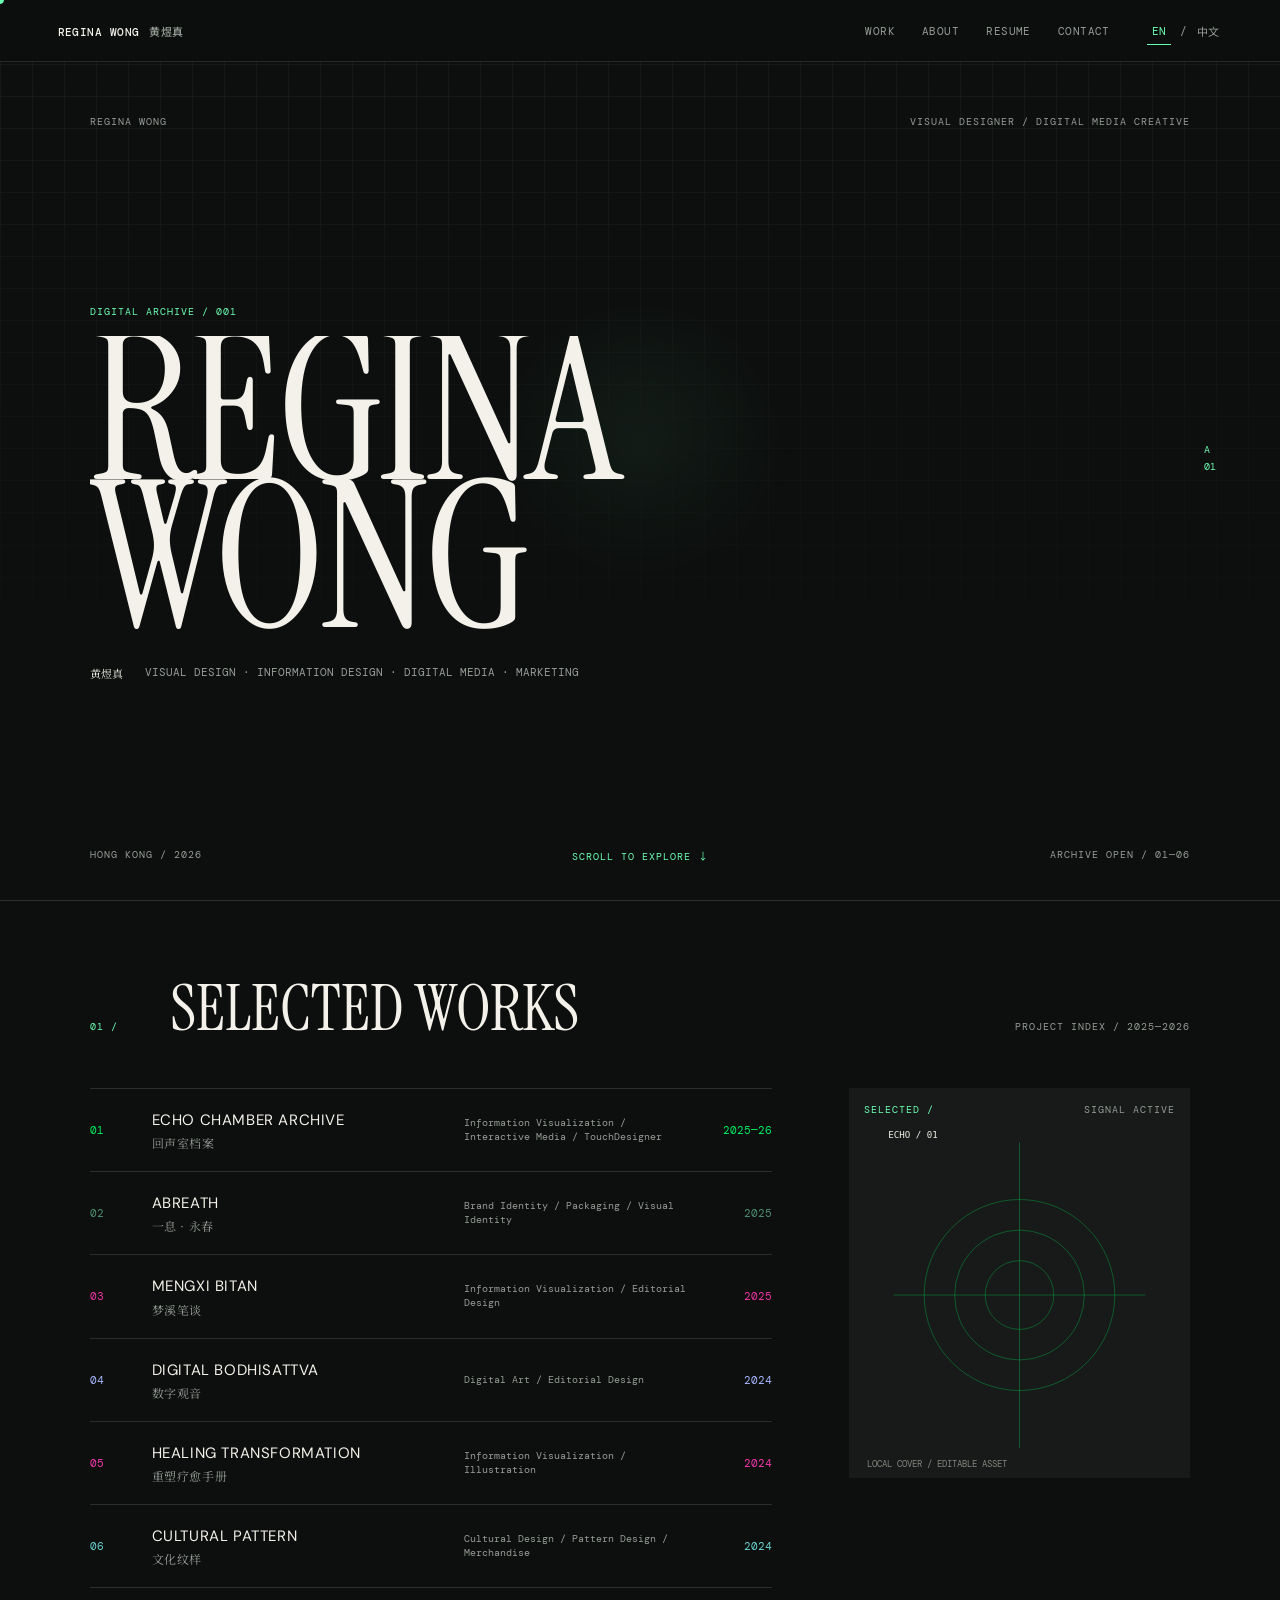
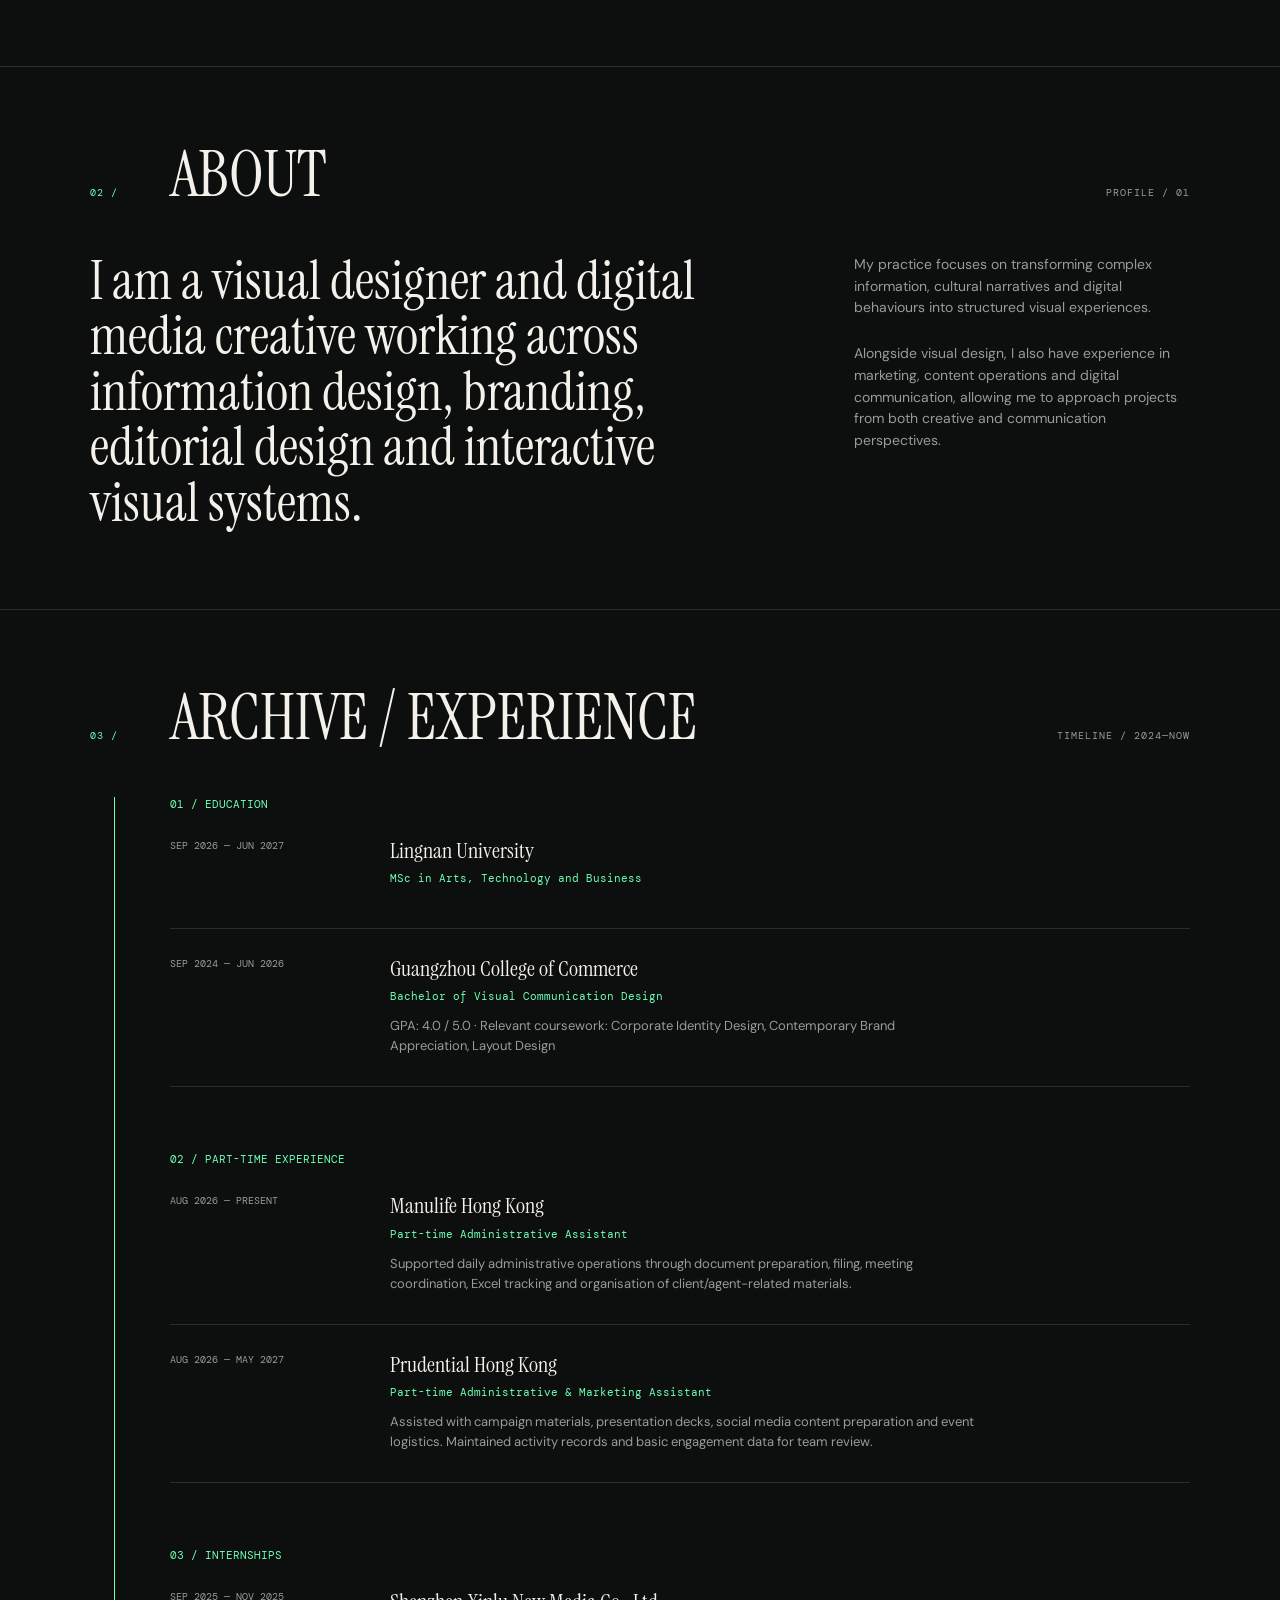
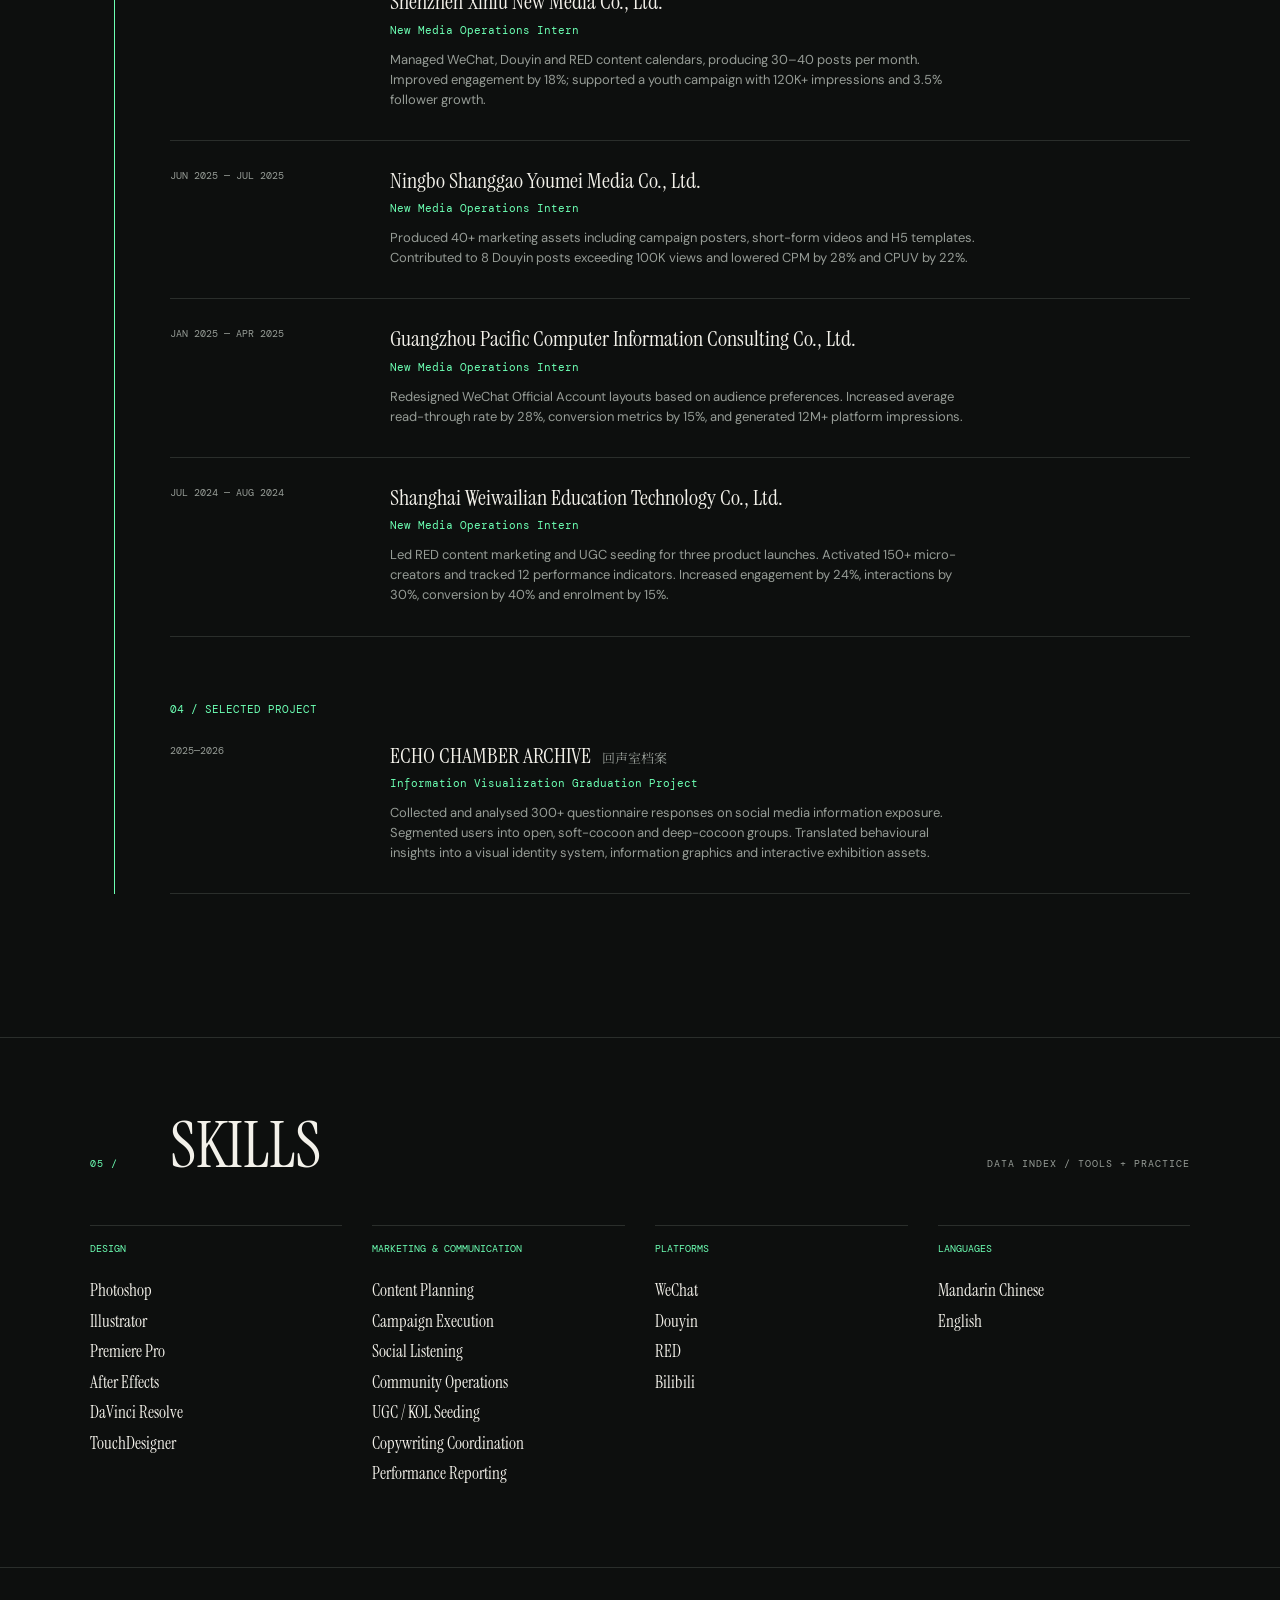
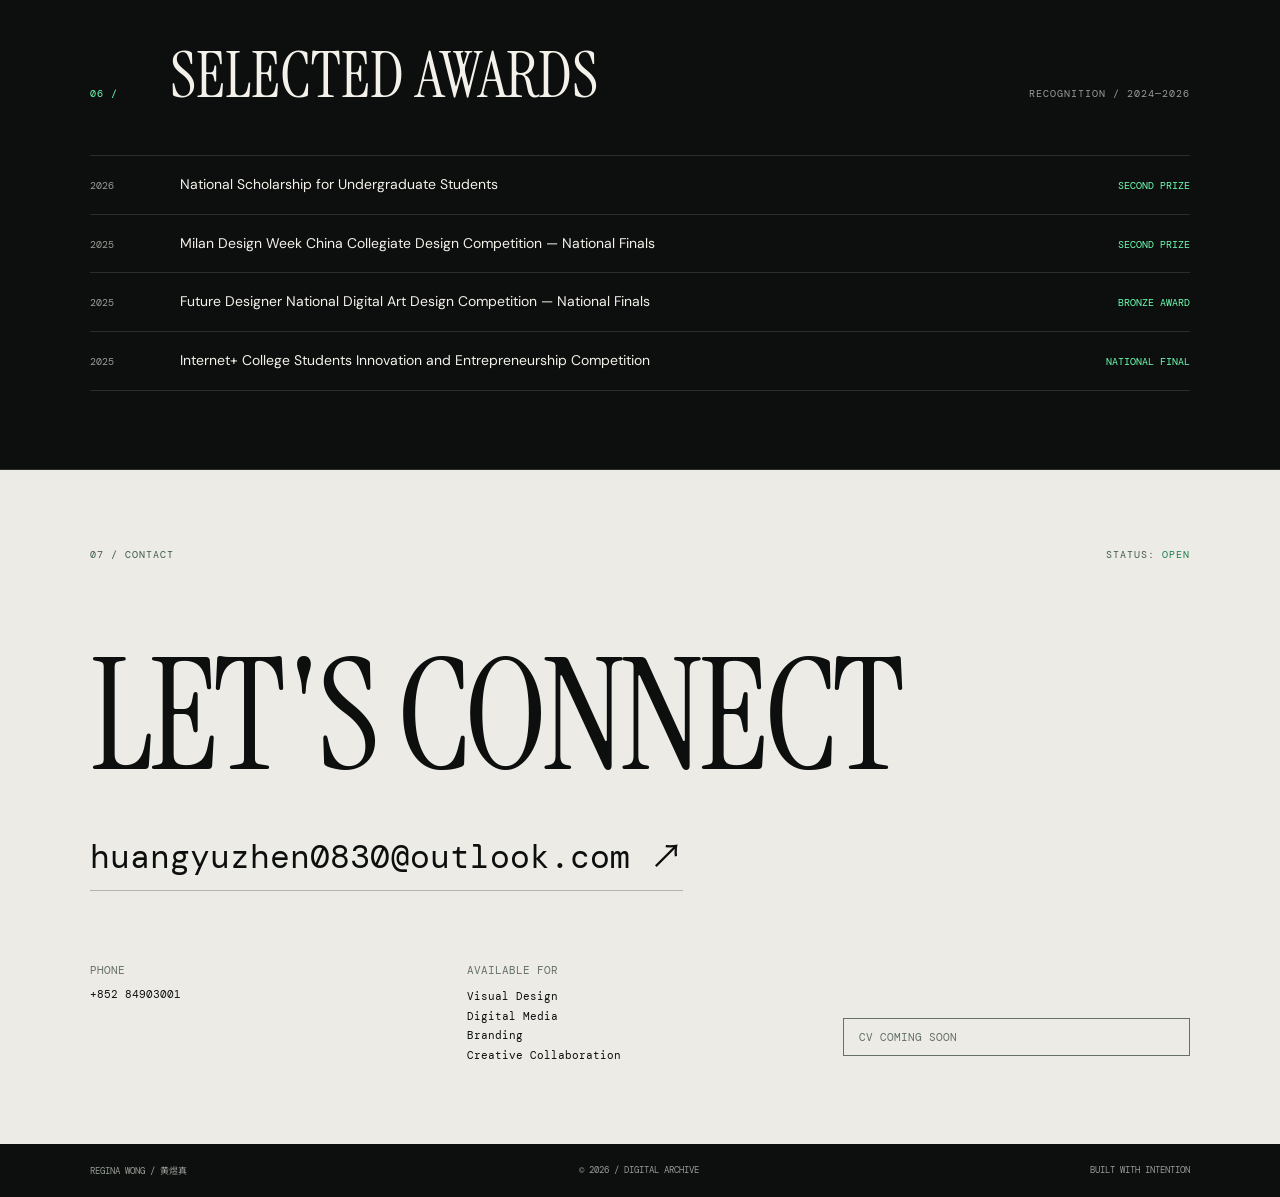
==== commit 73e958b1: "修改了细节" ====
--- a/portfolio/index.html
+++ b/portfolio/index.html
@@ -15,7 +15,7 @@
     <div class="loader-copy"><span>INDEX_000</span><span>LOADING ARCHIVE</span><span>REGINA_WONG.DB</span></div>
     <div class="loader-bar"><i></i></div>
   </div>
-  <div class="cursor"><span></span><b data-en="VIEW" data-zh="查看">VIEW</b></div>
+  <div class="cursor" aria-hidden="true"><span></span><b data-en="VIEW" data-zh="查看">VIEW</b></div>
   <div class="scroll-progress"></div>
 
   <header class="site-header">
@@ -26,7 +26,7 @@
       <a href="#resume" data-en="RESUME" data-zh="履历">RESUME</a>
       <a href="#contact" data-en="CONTACT" data-zh="联系">CONTACT</a>
     </nav>
-    <div class="language-switcher" aria-label="Language switcher"><button class="lang-button is-active" data-lang="en">EN</button><span>/</span><button class="lang-button" data-lang="zh">中文</button></div>
+    <div class="language-switcher" aria-label="Language switcher"><button class="lang-button is-active" data-lang="en" aria-pressed="true">EN</button><span>/</span><button class="lang-button" data-lang="zh" aria-pressed="false">中文</button></div>
   </header>
 
   <main id="top">
@@ -45,24 +45,34 @@
       <div class="section-heading"><span class="section-index">01 /</span><h2 data-en="SELECTED WORKS" data-zh="精选作品">SELECTED WORKS</h2><span class="section-note" data-en="PROJECT INDEX / 2025—2026" data-zh="项目索引 / 2025—2026">PROJECT INDEX / 2025—2026</span></div>
       <div class="works-layout">
         <div class="project-list" role="list">
-          <a class="project-row" role="listitem" data-project="echo" href="#contact" style="--project-accent:#00f060"><span class="project-no">01</span><span class="project-name">ECHO CHAMBER ARCHIVES<small data-en="回声室档案" data-zh="回声室档案">回声室档案</small></span><span class="project-tags" data-en="Information Visualization / Interactive Media / TouchDesigner" data-zh="信息可视化 / 互动媒体 / TouchDesigner">Information Visualization / Interactive Media / TouchDesigner</span><span class="project-year">2025—26</span></a>
-          <a class="project-row" role="listitem" data-project="abreath" href="#contact" style="--project-accent:#4d8f73"><span class="project-no">02</span><span class="project-name">ABREATH<small data-en="一息 · 永春" data-zh="一息 · 永春">一息 · 永春</small></span><span class="project-tags" data-en="Brand Identity / Packaging / Visual Identity" data-zh="品牌视觉 / 包装设计 / 品牌识别">Brand Identity / Packaging / Visual Identity</span><span class="project-year">2025</span></a>
-          <a class="project-row" role="listitem" data-project="mengxi" href="#contact" style="--project-accent:#f035a5"><span class="project-no">03</span><span class="project-name">MENGXI BITAN<small data-en="梦溪笔谈" data-zh="梦溪笔谈">梦溪笔谈</small></span><span class="project-tags" data-en="Information Visualization / Editorial Design" data-zh="信息可视化 / 编辑设计">Information Visualization / Editorial Design</span><span class="project-year">2025</span></a>
-          <a class="project-row" role="listitem" data-project="bodhisattva" href="#contact" style="--project-accent:#a8b7ff"><span class="project-no">04</span><span class="project-name">DIGITAL BODHISATTVA<small data-en="数字观音" data-zh="数字观音">数字观音</small></span><span class="project-tags" data-en="Digital Art / Editorial Design" data-zh="数字艺术 / 编辑设计">Digital Art / Editorial Design</span><span class="project-year">2024</span></a>
-          <a class="project-row" role="listitem" data-project="healing" href="#contact" style="--project-accent:#f239ac"><span class="project-no">05</span><span class="project-name">HEALING TRANSFORMATION<small data-en="重塑疗愈手册" data-zh="重塑疗愈手册">重塑疗愈手册</small></span><span class="project-tags" data-en="Information Visualization / Illustration" data-zh="信息可视化 / 插画设计">Information Visualization / Illustration</span><span class="project-year">2024</span></a>
-          <a class="project-row" role="listitem" data-project="pattern" href="#contact" style="--project-accent:#69d4d0"><span class="project-no">06</span><span class="project-name">CULTURAL PATTERN<small data-en="文化纹样" data-zh="文化纹样">文化纹样</small></span><span class="project-tags" data-en="Cultural Design / Pattern Design / Merchandise" data-zh="文化设计 / 纹样设计 / 文创产品">Cultural Design / Pattern Design / Merchandise</span><span class="project-year">2024</span></a>
+          <a class="project-row" role="listitem" data-project="echo" href="#project-detail" style="--project-accent:#00f060"><span class="project-no">01</span><span class="project-name">ECHO CHAMBER ARCHIVE<small data-en="回声室档案" data-zh="回声室档案">回声室档案</small></span><span class="project-tags" data-en="Information Visualization / Interactive Media / TouchDesigner" data-zh="信息可视化 / 互动媒体 / TouchDesigner">Information Visualization / Interactive Media / TouchDesigner</span><span class="project-year">2025—26</span></a>
+          <a class="project-row" role="listitem" data-project="abreath" href="#project-detail" style="--project-accent:#4d8f73"><span class="project-no">02</span><span class="project-name">ABREATH<small data-en="一息 · 永春" data-zh="一息 · 永春">一息 · 永春</small></span><span class="project-tags" data-en="Brand Identity / Packaging / Visual Identity" data-zh="品牌视觉 / 包装设计 / 品牌识别">Brand Identity / Packaging / Visual Identity</span><span class="project-year">2025</span></a>
+          <a class="project-row" role="listitem" data-project="mengxi" href="#project-detail" style="--project-accent:#f035a5"><span class="project-no">03</span><span class="project-name">MENGXI BITAN<small data-en="梦溪笔谈" data-zh="梦溪笔谈">梦溪笔谈</small></span><span class="project-tags" data-en="Information Visualization / Editorial Design" data-zh="信息可视化 / 编辑设计">Information Visualization / Editorial Design</span><span class="project-year">2025</span></a>
+          <a class="project-row" role="listitem" data-project="bodhisattva" href="#project-detail" style="--project-accent:#a8b7ff"><span class="project-no">04</span><span class="project-name">DIGITAL BODHISATTVA<small data-en="数字观音" data-zh="数字观音">数字观音</small></span><span class="project-tags" data-en="Digital Art / Editorial Design" data-zh="数字艺术 / 编辑设计">Digital Art / Editorial Design</span><span class="project-year">2024</span></a>
+          <a class="project-row" role="listitem" data-project="healing" href="#project-detail" style="--project-accent:#f239ac"><span class="project-no">05</span><span class="project-name">HEALING TRANSFORMATION<small data-en="重塑疗愈手册" data-zh="重塑疗愈手册">重塑疗愈手册</small></span><span class="project-tags" data-en="Information Visualization / Illustration" data-zh="信息可视化 / 插画设计">Information Visualization / Illustration</span><span class="project-year">2024</span></a>
+          <a class="project-row" role="listitem" data-project="pattern" href="#project-detail" style="--project-accent:#69d4d0"><span class="project-no">06</span><span class="project-name">CULTURAL PATTERN<small data-en="文化纹样" data-zh="文化纹样">文化纹样</small></span><span class="project-tags" data-en="Cultural Design / Pattern Design / Merchandise" data-zh="文化设计 / 纹样设计 / 文创产品">Cultural Design / Pattern Design / Merchandise</span><span class="project-year">2024</span></a>
         </div>
-        <div class="project-preview" aria-hidden="true"><div class="preview-meta"><span>SELECTED / <b>01</b></span><span class="preview-status">SIGNAL ACTIVE</span></div><div class="preview-image"></div><span class="preview-label">PROJECT IMAGE REPLACE HERE</span></div>
+        <div class="project-preview" aria-hidden="true"><div class="preview-meta"><span data-en="SELECTED /" data-zh="选中 /">SELECTED / <b>01</b></span><span class="preview-status" data-en="SIGNAL ACTIVE" data-zh="信号激活">SIGNAL ACTIVE</span></div><img class="preview-image" src="assets/projects/echo/cover.svg" alt="" width="800" height="1000" fetchpriority="high"><span class="preview-label" data-en="LOCAL COVER / EDITABLE ASSET" data-zh="本地封面 / 可替换素材">LOCAL COVER / EDITABLE ASSET</span></div>
+      </div>
+    </section>
+
+    <section id="project-detail" class="project-detail" aria-labelledby="detail-title" hidden>
+      <div class="detail-shell section-pad">
+        <div class="detail-top"><a class="back-to-works" href="#work" data-en="← BACK TO WORKS" data-zh="← 返回作品">← BACK TO WORKS</a><span class="detail-index"><span data-en="PROJECT /" data-zh="项目 /">PROJECT /</span> <b>01</b></span></div>
+        <div class="detail-heading"><p class="eyebrow" data-en="CASE STUDY / EDITABLE CONTENT" data-zh="案例研究 / 可替换内容">CASE STUDY / EDITABLE CONTENT</p><h2 id="detail-title">ECHO CHAMBER ARCHIVE</h2><p id="detail-subtitle">回声室档案</p></div>
+        <div class="detail-grid"><div class="detail-cover"><img id="detail-image" src="assets/projects/echo/cover.svg" alt="Echo Chamber Archive project cover" width="800" height="1000"></div><div class="detail-facts"><div><span data-en="YEAR" data-zh="年份">YEAR</span><strong id="detail-year">2025—2026</strong></div><div><span data-en="TOOLS" data-zh="工具">TOOLS</span><strong id="detail-tools">TouchDesigner / To be confirmed</strong></div><div><span data-en="ROLE" data-zh="职责">ROLE</span><strong id="detail-role">To be confirmed / 待补充</strong></div></div></div>
+        <div class="detail-sections"><article><h3 data-en="PROJECT OVERVIEW" data-zh="项目概述">PROJECT OVERVIEW</h3><p id="detail-overview" data-en="Project overview to be supplied. Replace this note with confirmed project context, scope and format." data-zh="项目概述待补充。请替换为已确认的项目背景、范围与呈现形式。">Project overview to be supplied. Replace this note with confirmed project context, scope and format.</p></article><article><h3 data-en="BACKGROUND" data-zh="项目背景">BACKGROUND</h3><p id="detail-background" data-en="Background information to be supplied. No project outcome has been inferred here." data-zh="项目背景待补充。此处未擅自推断任何项目成果。">Background information to be supplied. No project outcome has been inferred here.</p></article><article><h3 data-en="OBJECTIVE" data-zh="项目目标">OBJECTIVE</h3><p id="detail-objective" data-en="Objective to be confirmed by the designer." data-zh="项目目标待由设计者确认。">Objective to be confirmed by the designer.</p></article><article><h3 data-en="PROCESS" data-zh="设计过程">PROCESS</h3><p id="detail-process" data-en="Process documentation to be supplied." data-zh="设计过程资料待补充。">Process documentation to be supplied.</p></article><article><h3 data-en="OUTCOME" data-zh="最终成果">OUTCOME</h3><p id="detail-outcome" data-en="Final outcome description to be supplied. Replace with verified deliverables only." data-zh="最终成果待补充。请仅替换为已确认的交付内容。">Final outcome description to be supplied. Replace with verified deliverables only.</p></article></div>
+        <div class="detail-navigation"><a id="previous-project" href="#project-detail"><span data-en="PREVIOUS PROJECT" data-zh="上一个项目">PREVIOUS PROJECT</span><strong></strong></a><a id="next-project" href="#project-detail"><span data-en="NEXT PROJECT" data-zh="下一个项目">NEXT PROJECT</span><strong></strong></a></div>
       </div>
     </section>
 
     <section id="about" class="about section-pad section-rule">
-      <div class="section-heading"><span class="section-index">02 /</span><h2 data-en="ABOUT" data-zh="关于我">ABOUT</h2><span class="section-note">PROFILE / 01</span></div>
+      <div class="section-heading"><span class="section-index">02 /</span><h2 data-en="ABOUT" data-zh="关于我">ABOUT</h2><span class="section-note" data-en="PROFILE / 01" data-zh="简介 / 01">PROFILE / 01</span></div>
       <div class="about-grid"><p class="display-copy" data-en="I am a visual designer and digital media creative working across information design, branding, editorial design and interactive visual systems." data-zh="我是一名视觉设计与数字媒体创作者，实践方向涵盖信息设计、品牌视觉、编辑设计与互动视觉系统。">I am a visual designer and digital media creative working across information design, branding, editorial design and interactive visual systems.</p><div class="about-copy"><p data-en="My practice focuses on transforming complex information, cultural narratives and digital behaviours into structured visual experiences." data-zh="我的创作关注复杂信息、文化叙事与数字行为，并尝试通过视觉结构将其转化为清晰且具有体验性的传播形式。">My practice focuses on transforming complex information, cultural narratives and digital behaviours into structured visual experiences.</p><p data-en="Alongside visual design, I also have experience in marketing, content operations and digital communication, allowing me to approach projects from both creative and communication perspectives." data-zh="除了视觉设计，我也具有市场传播、内容运营与数字媒体相关经验，使我能够同时从视觉创意与传播策略的角度理解项目。">Alongside visual design, I also have experience in marketing, content operations and digital communication, allowing me to approach projects from both creative and communication perspectives.</p></div></div>
     </section>
 
     <section id="resume" class="resume section-pad section-rule">
-      <div class="section-heading"><span class="section-index">03 /</span><h2 data-en="ARCHIVE / EXPERIENCE" data-zh="经历档案">ARCHIVE / EXPERIENCE</h2><span class="section-note">TIMELINE / 2024—NOW</span></div>
+      <div class="section-heading"><span class="section-index">03 /</span><h2 data-en="ARCHIVE / EXPERIENCE" data-zh="经历档案">ARCHIVE / EXPERIENCE</h2><span class="section-note" data-en="TIMELINE / 2024—NOW" data-zh="时间线 / 2024—至今">TIMELINE / 2024—NOW</span></div>
       <div class="timeline">
         <div class="timeline-group"><h3 data-en="01 / EDUCATION" data-zh="01 / 教育经历">01 / EDUCATION</h3><article class="timeline-item"><time>SEP 2026 — JUN 2027</time><div><h4>Lingnan University</h4><p class="role" data-en="MSc in Arts, Technology and Business" data-zh="艺术、科技与商业理学硕士">MSc in Arts, Technology and Business</p></div></article><article class="timeline-item"><time>SEP 2024 — JUN 2026</time><div><h4>Guangzhou College of Commerce</h4><p class="role" data-en="Bachelor of Visual Communication Design" data-zh="视觉传达设计学士">Bachelor of Visual Communication Design</p><p class="details" data-en="GPA: 4.0 / 5.0 · Relevant coursework: Corporate Identity Design, Contemporary Brand Appreciation, Layout Design" data-zh="GPA：4.0 / 5.0 · 相关课程：企业形象设计、当代品牌鉴赏、版式设计">GPA: 4.0 / 5.0 · Relevant coursework: Corporate Identity Design, Contemporary Brand Appreciation, Layout Design</p></div></article></div>
         <div class="timeline-group"><h3 data-en="02 / PART-TIME EXPERIENCE" data-zh="02 / 兼职经历">02 / PART-TIME EXPERIENCE</h3><article class="timeline-item"><time>AUG 2026 — PRESENT</time><div><h4>Manulife Hong Kong</h4><p class="role" data-en="Part-time Administrative Assistant" data-zh="兼职行政助理">Part-time Administrative Assistant</p><p class="details" data-en="Supported daily administrative operations through document preparation, filing, meeting coordination, Excel tracking and organisation of client/agent-related materials." data-zh="负责日常行政支持，包括文件整理、资料归档、会议协调、Excel 数据记录以及客户与代理相关资料管理。">Supported daily administrative operations through document preparation, filing, meeting coordination, Excel tracking and organisation of client/agent-related materials.</p></div></article><article class="timeline-item"><time>AUG 2026 — MAY 2027</time><div><h4>Prudential Hong Kong</h4><p class="role" data-en="Part-time Administrative & Marketing Assistant" data-zh="兼职行政及市场助理">Part-time Administrative & Marketing Assistant</p><p class="details" data-en="Assisted with campaign materials, presentation decks, social media content preparation and event logistics. Maintained activity records and basic engagement data for team review." data-zh="协助宣传物料、演示文稿、社交媒体内容准备及活动协调，整理活动记录及基础互动数据，用于团队内部复盘。">Assisted with campaign materials, presentation decks, social media content preparation and event logistics. Maintained activity records and basic engagement data for team review.</p></div></article></div>
@@ -71,13 +81,13 @@
       </div>
     </section>
 
-    <section class="data-section section-pad section-rule"><div class="section-heading"><span class="section-index">05 /</span><h2 data-en="SKILLS" data-zh="技能">SKILLS</h2><span class="section-note">DATA INDEX / TOOLS + PRACTICE</span></div><div class="skill-grid"><div><h3 data-en="DESIGN" data-zh="设计工具">DESIGN</h3><p>Photoshop<br>Illustrator<br>Premiere Pro<br>After Effects<br>DaVinci Resolve<br>TouchDesigner</p></div><div><h3 data-en="MARKETING & COMMUNICATION" data-zh="市场与传播">MARKETING & COMMUNICATION</h3><p data-en="Content Planning<br>Campaign Execution<br>Social Listening<br>Community Operations<br>UGC / KOL Seeding<br>Copywriting Coordination<br>Performance Reporting" data-zh="内容策划<br>营销执行<br>社交媒体监听<br>社群运营<br>UGC / KOL 投放<br>文案协调<br>数据复盘">Content Planning<br>Campaign Execution<br>Social Listening<br>Community Operations<br>UGC / KOL Seeding<br>Copywriting Coordination<br>Performance Reporting</p></div><div><h3 data-en="PLATFORMS" data-zh="平台">PLATFORMS</h3><p data-en="WeChat<br>Douyin<br>RED<br>Bilibili" data-zh="微信<br>抖音<br>小红书<br>Bilibili">WeChat<br>Douyin<br>RED<br>Bilibili</p></div><div><h3 data-en="LANGUAGES" data-zh="语言">LANGUAGES</h3><p data-en="Mandarin Chinese<br>English" data-zh="普通话<br>英语">Mandarin Chinese<br>English</p></div></div></section>
+    <section class="data-section section-pad section-rule"><div class="section-heading"><span class="section-index">05 /</span><h2 data-en="SKILLS" data-zh="技能">SKILLS</h2><span class="section-note" data-en="DATA INDEX / TOOLS + PRACTICE" data-zh="数据索引 / 工具 + 实践">DATA INDEX / TOOLS + PRACTICE</span></div><div class="skill-grid"><div><h3 data-en="DESIGN" data-zh="设计工具">DESIGN</h3><p>Photoshop<br>Illustrator<br>Premiere Pro<br>After Effects<br>DaVinci Resolve<br>TouchDesigner</p></div><div><h3 data-en="MARKETING & COMMUNICATION" data-zh="市场与传播">MARKETING & COMMUNICATION</h3><p data-en="Content Planning<br>Campaign Execution<br>Social Listening<br>Community Operations<br>UGC / KOL Seeding<br>Copywriting Coordination<br>Performance Reporting" data-zh="内容策划<br>营销执行<br>社交媒体监听<br>社群运营<br>UGC / KOL 投放<br>文案协调<br>数据复盘">Content Planning<br>Campaign Execution<br>Social Listening<br>Community Operations<br>UGC / KOL Seeding<br>Copywriting Coordination<br>Performance Reporting</p></div><div><h3 data-en="PLATFORMS" data-zh="平台">PLATFORMS</h3><p data-en="WeChat<br>Douyin<br>RED<br>Bilibili" data-zh="微信<br>抖音<br>小红书<br>Bilibili">WeChat<br>Douyin<br>RED<br>Bilibili</p></div><div><h3 data-en="LANGUAGES" data-zh="语言">LANGUAGES</h3><p data-en="Mandarin Chinese<br>English" data-zh="普通话<br>英语">Mandarin Chinese<br>English</p></div></div></section>
 
-    <section class="awards section-pad section-rule"><div class="section-heading"><span class="section-index">06 /</span><h2 data-en="SELECTED AWARDS" data-zh="部分奖项">SELECTED AWARDS</h2><span class="section-note">RECOGNITION / 2024—2026</span></div><div class="award-list"><div><span>2026</span><p data-en="National Scholarship for Undergraduate Students" data-zh="国家奖学金">National Scholarship for Undergraduate Students</p><b data-en="SECOND PRIZE" data-zh="二等奖">SECOND PRIZE</b></div><div><span>2025</span><p data-en="Milan Design Week China Collegiate Design Competition — National Finals" data-zh="米兰设计周中国高校设计学科师生优秀作品展全国总决赛">Milan Design Week China Collegiate Design Competition — National Finals</p><b data-en="SECOND PRIZE" data-zh="二等奖">SECOND PRIZE</b></div><div><span>2025</span><p data-en="Future Designer National Digital Art Design Competition — National Finals" data-zh="未来设计师·全国高校数字艺术设计大赛全国总决赛">Future Designer National Digital Art Design Competition — National Finals</p><b data-en="BRONZE AWARD" data-zh="铜奖">BRONZE AWARD</b></div><div><span>2025</span><p data-en="Internet+ College Students Innovation and Entrepreneurship Competition" data-zh="中国国际大学生创新大赛相关全国赛事">Internet+ College Students Innovation and Entrepreneurship Competition</p><b data-en="NATIONAL FINAL" data-zh="全国赛事">NATIONAL FINAL</b></div></div></section>
+    <section class="awards section-pad section-rule"><div class="section-heading"><span class="section-index">06 /</span><h2 data-en="SELECTED AWARDS" data-zh="部分奖项">SELECTED AWARDS</h2><span class="section-note" data-en="RECOGNITION / 2024—2026" data-zh="获奖记录 / 2024—2026">RECOGNITION / 2024—2026</span></div><div class="award-list"><div><span>2026</span><p data-en="National Scholarship for Undergraduate Students" data-zh="国家奖学金">National Scholarship for Undergraduate Students</p><b data-en="SECOND PRIZE" data-zh="二等奖">SECOND PRIZE</b></div><div><span>2025</span><p data-en="Milan Design Week China Collegiate Design Competition — National Finals" data-zh="米兰设计周中国高校设计学科师生优秀作品展全国总决赛">Milan Design Week China Collegiate Design Competition — National Finals</p><b data-en="SECOND PRIZE" data-zh="二等奖">SECOND PRIZE</b></div><div><span>2025</span><p data-en="Future Designer National Digital Art Design Competition — National Finals" data-zh="未来设计师·全国高校数字艺术设计大赛全国总决赛">Future Designer National Digital Art Design Competition — National Finals</p><b data-en="BRONZE AWARD" data-zh="铜奖">BRONZE AWARD</b></div><div><span>2025</span><p data-en="Internet+ College Students Innovation and Entrepreneurship Competition" data-zh="中国国际大学生创新大赛相关全国赛事">Internet+ College Students Innovation and Entrepreneurship Competition</p><b data-en="NATIONAL FINAL" data-zh="全国赛事">NATIONAL FINAL</b></div></div></section>
 
-    <section id="contact" class="contact section-pad section-rule"><div class="contact-top"><span class="section-index">07 / CONTACT</span><span>STATUS: <i>OPEN</i></span></div><h2 data-en="LET'S CONNECT" data-zh="保持联系">LET'S CONNECT</h2><a class="email-link" href="mailto:huangyuzhen0830@outlook.com">huangyuzhen0830@outlook.com <span>↗</span></a><div class="contact-meta"><div><span data-en="PHONE" data-zh="电话">PHONE</span><a href="tel:+85284903001">+852 84903001</a></div><div><span data-en="AVAILABLE FOR" data-zh="可合作方向">AVAILABLE FOR</span><p data-en="Visual Design<br>Digital Media<br>Branding<br>Creative Collaboration" data-zh="视觉设计<br>数字媒体<br>品牌设计<br>创意合作">Visual Design<br>Digital Media<br>Branding<br>Creative Collaboration</p></div><a class="cv-link" href="#" data-en="DOWNLOAD CV ↗" data-zh="下载简历 ↗">DOWNLOAD CV ↗</a></div><small class="replace-note">CV FILE REPLACE HERE · assets/cv/</small></section>
+    <section id="contact" class="contact section-pad section-rule"><div class="contact-top"><span class="section-index" data-en="07 / CONTACT" data-zh="07 / 联系">07 / CONTACT</span><span><span data-en="STATUS" data-zh="状态">STATUS</span>: <i data-en="OPEN" data-zh="开放">OPEN</i></span></div><h2 data-en="LET'S CONNECT" data-zh="保持联系">LET'S CONNECT</h2><a class="email-link" href="mailto:huangyuzhen0830@outlook.com" aria-label="Email Regina Wong">huangyuzhen0830@outlook.com <span>↗</span></a><div class="contact-meta"><div><span data-en="PHONE" data-zh="电话">PHONE</span><a href="tel:+85284903001" aria-label="Call Regina Wong">+852 84903001</a></div><div><span data-en="AVAILABLE FOR" data-zh="可合作方向">AVAILABLE FOR</span><p data-en="Visual Design<br>Digital Media<br>Branding<br>Creative Collaboration" data-zh="视觉设计<br>数字媒体<br>品牌设计<br>创意合作">Visual Design<br>Digital Media<br>Branding<br>Creative Collaboration</p></div><span class="cv-link cv-coming" data-en="CV COMING SOON" data-zh="简历即将更新" aria-label="CV coming soon">CV COMING SOON</span></div></section>
   </main>
-  <footer><span>REGINA WONG / 黄煜真</span><span>© 2026 / DIGITAL ARCHIVE</span><span>BUILT WITH INTENTION</span></footer>
+  <footer><span>REGINA WONG / 黄煜真</span><span>© 2026 / DIGITAL ARCHIVE</span><span data-en="BUILT WITH INTENTION" data-zh="用心构建">BUILT WITH INTENTION</span></footer>
   <script src="script.js"></script>
 </body>
 </html>
--- a/portfolio/style.css
+++ b/portfolio/style.css
@@ -1 +1,126 @@
-:root{--bg:#0d0f0e;--surface:#171a18;--text:#f3f1ea;--muted:#969c96;--line:#2a2e2b;--mint:#6cffb3;--lav:#b8a7ff;--serif:'Instrument Serif','Noto Serif SC',serif;--sans:'DM Sans','Noto Sans SC',sans-serif;--mono:'DM Mono','Noto Sans SC',monospace;--mouse-x:50%;--mouse-y:50%}*{box-sizing:border-box}html{scroll-behavior:smooth}body{margin:0;background:var(--bg);color:var(--text);font-family:var(--sans);font-size:14px;line-height:1.55;cursor:none}body:before{content:"";position:fixed;inset:0;pointer-events:none;z-index:-1;background-image:linear-gradient(rgba(42,46,43,.38) 1px,transparent 1px),linear-gradient(90deg,rgba(42,46,43,.38) 1px,transparent 1px),radial-gradient(circle 220px at var(--mouse-x) var(--mouse-y),rgba(108,255,179,.15),transparent 70%);background-size:32px 32px,32px 32px,100% 100%;mask-image:linear-gradient(to bottom,black 0%,transparent 78%)}a{color:inherit;text-decoration:none}button{font:inherit;color:inherit}.loading-screen{position:fixed;inset:0;background:var(--bg);z-index:30;display:grid;align-content:center;padding:7vw;transition:opacity .55s ease,visibility .55s}.loading-screen.is-done{opacity:0;visibility:hidden}.loader-copy{display:grid;gap:4px;font:11px var(--mono);color:var(--muted);letter-spacing:.08em}.loader-copy span:first-child{color:var(--mint)}.loader-bar{width:min(250px,70vw);height:1px;background:var(--line);margin-top:18px}.loader-bar i{display:block;height:100%;width:0;background:var(--mint);animation:load .8s ease forwards}@keyframes load{to{width:100%}}.cursor{position:fixed;z-index:40;left:0;top:0;width:8px;height:8px;border:1px solid var(--mint);background:var(--mint);border-radius:50%;pointer-events:none;transform:translate(-50%,-50%);transition:width .25s,height .25s,background .25s,border .25s;display:grid;place-items:center}.cursor b{opacity:0;font:9px var(--mono);color:var(--bg);transition:opacity .2s}.cursor.is-hover{width:48px;height:48px;background:var(--mint);border-color:var(--mint)}.cursor.is-view{width:62px;height:62px}.cursor.is-view b{opacity:1}.scroll-progress{position:fixed;left:0;top:0;height:2px;width:0;background:var(--mint);z-index:25}.site-header{position:fixed;z-index:20;top:0;left:0;width:100%;height:62px;padding:0 4.5vw;display:flex;align-items:center;justify-content:space-between;border-bottom:1px solid rgba(42,46,43,.85);background:rgba(13,15,14,.84);backdrop-filter:blur(8px);font:11px var(--mono);letter-spacing:.04em}.wordmark{display:flex;gap:10px;align-items:baseline;font-weight:500}.wordmark-cn{color:var(--muted)}.main-nav{display:flex;gap:27px;margin-left:auto;margin-right:35px}.main-nav a,.lang-button{position:relative;color:var(--muted);transition:color .2s}.main-nav a:hover,.lang-button:hover,.lang-button.is-active{color:var(--mint)}.main-nav a:after{content:"";position:absolute;bottom:-7px;left:0;width:0;height:1px;background:var(--mint);transition:width .2s}.main-nav a:hover:after{width:100%}.language-switcher{display:flex;gap:7px;align-items:center;color:var(--muted)}.lang-button{padding:0;border:0;background:transparent;cursor:none}.section-pad{padding:100px 7vw}.hero{min-height:100vh;display:grid;grid-template-rows:auto 1fr auto;position:relative;padding-top:115px;padding-bottom:37px}.hero-meta,.hero-foot,.section-note,.section-index,.eyebrow,.preview-meta,.contact-top,.replace-note{font:10px var(--mono);letter-spacing:.1em;color:var(--muted)}.hero-meta{display:flex;justify-content:space-between}.hero-main{align-self:center}.eyebrow{color:var(--mint);margin-bottom:18px}.hero h1{font:clamp(75px,16vw,250px)/.72 var(--serif);letter-spacing:-.02em;font-weight:400;margin:0;display:flex;flex-direction:column;max-width:100%;overflow:hidden}.hero h1 span{display:block;transform:translateY(110%);animation:reveal 1s cubic-bezier(.2,.75,.25,1) .75s forwards}.hero h1 span+span{animation-delay:.86s}.hero-subline{display:flex;gap:22px;margin-top:34px;color:var(--muted);font:11px var(--mono);text-transform:uppercase}.hero-cn{color:var(--text);font-family:'Noto Serif SC',serif}.hero-foot{display:grid;grid-template-columns:1fr 1fr 1fr}.hero-foot span:last-child{text-align:right}.scroll-cue{color:var(--mint);text-align:center;transition:transform .2s}.scroll-cue:hover{transform:translateY(4px)}.hero-index{position:absolute;right:5vw;top:49%;font:10px var(--mono);color:var(--mint);line-height:1.7}.section-rule{border-top:1px solid var(--line)}.section-heading{display:grid;grid-template-columns:80px 1fr auto;align-items:baseline;margin-bottom:48px}.section-heading h2{font:clamp(30px,5vw,76px)/.95 var(--serif);font-weight:400;margin:0}.section-index{color:var(--mint)}.section-note{text-align:right}.works-layout{display:grid;grid-template-columns:minmax(0,1.4fr) minmax(260px,.7fr);gap:6vw}.project-list{border-top:1px solid var(--line)}.project-row{display:grid;grid-template-columns:48px minmax(190px,1fr) minmax(180px,.75fr) 70px;gap:14px;align-items:center;padding:20px 0;border-bottom:1px solid var(--line);transition:color .2s,padding .25s}.project-row:hover{color:var(--project-accent);padding-left:10px}.project-no,.project-year{font:11px var(--mono);color:var(--project-accent)}.project-name{font-size:15px;letter-spacing:.04em}.project-name small{display:block;color:var(--muted);font:12px 'Noto Serif SC',serif;margin-top:2px}.project-tags{font:10px var(--mono);line-height:1.4;color:var(--muted)}.project-year{text-align:right}.project-preview{position:sticky;top:110px;height:390px;background:var(--surface);overflow:hidden}.project-preview:after{content:"";position:absolute;inset:0;background:linear-gradient(125deg,transparent 45%,rgba(108,255,179,.14));pointer-events:none}.preview-meta{display:flex;justify-content:space-between;padding:15px;color:var(--mint);position:relative;z-index:2}.preview-status{color:var(--muted)}.preview-image{position:absolute;inset:42px 18px 20px;background:linear-gradient(135deg,rgba(0,240,96,.7),transparent 45%),url('https://images.unsplash.com/photo-1550745165-9bc0b252726f?auto=format&fit=crop&w=900&q=80') center/cover;clip-path:inset(0 0 0 0);transition:clip-path .45s cubic-bezier(.65,0,.35,1),transform .8s}.preview-label{position:absolute;bottom:8px;left:18px;color:rgba(243,241,234,.5);font:9px var(--mono)}.about-grid{display:grid;grid-template-columns:1.3fr .7fr;gap:11vw}.display-copy{font:clamp(28px,4.2vw,63px)/1.03 var(--serif);margin:0;max-width:790px}.about-copy{color:var(--muted);max-width:420px}.about-copy p{margin:0 0 24px}.timeline{position:relative;padding-left:80px}.timeline:before{content:"";position:absolute;left:24px;top:0;height:0;width:1px;background:var(--mint);transition:height 1.4s ease}.timeline.is-visible:before{height:100%}.timeline-group{margin-bottom:75px}.timeline-group h3{font:11px var(--mono);color:var(--mint);margin:0 0 28px}.timeline-item{display:grid;grid-template-columns:190px 1fr;gap:30px;padding:0 0 35px;margin-bottom:30px;border-bottom:1px solid var(--line);opacity:0;transform:translateY(12px);transition:opacity .45s,transform .45s}.timeline.is-visible .timeline-item{opacity:1;transform:none}.timeline.is-visible .timeline-item:nth-child(2){transition-delay:.08s}.timeline.is-visible .timeline-item:nth-child(3){transition-delay:.18s}.timeline.is-visible .timeline-item:nth-child(4){transition-delay:.28s}.timeline.is-visible .timeline-item:nth-child(5){transition-delay:.38s}.timeline.is-visible .timeline-item:nth-child(6){transition-delay:.48s}.timeline-item time{font:10px var(--mono);color:var(--muted)}.timeline-item h4{font:22px/1.1 var(--serif);font-weight:400;margin:0 0 8px}.timeline-item h4 small{font:13px 'Noto Serif SC',serif;color:var(--muted);margin-left:7px}.role{color:var(--mint);font:11px var(--mono);margin:0 0 13px}.details{color:var(--muted);max-width:640px;margin:0;font-size:13px}.skill-grid{display:grid;grid-template-columns:repeat(4,1fr);gap:30px}.skill-grid>div{border-top:1px solid var(--line);padding-top:16px}.skill-grid h3{font:10px var(--mono);color:var(--mint);margin:0 0 20px}.skill-grid p{font:17px/1.8 var(--serif);margin:0}.award-list{border-top:1px solid var(--line)}.award-list>div{display:grid;grid-template-columns:70px 1fr 150px;gap:20px;padding:18px 0;border-bottom:1px solid var(--line);align-items:baseline}.award-list span,.award-list b{font:10px var(--mono);color:var(--muted)}.award-list p{margin:0;font-size:14px}.award-list b{text-align:right;color:var(--mint);font-weight:400}.contact{background:var(--light-bg, #ecebe5);color:var(--bg);min-height:70vh;display:flex;flex-direction:column;justify-content:space-between}.contact .section-index,.contact-top{color:#3f594c}.contact-top{display:flex;justify-content:space-between}.contact-top i{color:#197d4d;font-style:normal}.contact h2{font:clamp(65px,12vw,190px)/.75 var(--serif);font-weight:400;letter-spacing:-.03em;margin:11vh 0 6vh}.email-link{font:clamp(18px,2.6vw,38px) var(--mono);border-bottom:1px solid #aeb5af;padding-bottom:12px;max-width:max-content;transition:color .2s}.email-link:hover{color:#197d4d}.email-link span{font-size:.7em}.contact-meta{display:grid;grid-template-columns:1fr 1fr 1fr;gap:30px;margin-top:8vh;font:11px var(--mono)}.contact-meta span{color:#65706a;display:block;margin-bottom:10px}.contact-meta p{margin:0;line-height:1.8}.contact-meta a:not(.cv-link){display:block}.cv-link{justify-self:end;align-self:end;border:1px solid #65706a;padding:11px 15px;transition:background .2s,color .2s}.cv-link:hover{background:var(--bg);color:var(--text)}.replace-note{margin-top:20px;color:#65706a}footer{display:flex;justify-content:space-between;padding:20px 7vw;background:var(--bg);color:var(--muted);font:9px var(--mono)}[data-en],[data-zh]{transition:opacity .2s,transform .2s}.is-switching [data-en],.is-switching [data-zh]{opacity:0;transform:translateY(4px)}@keyframes reveal{to{transform:translateY(0)}}@media(max-width:800px){body{cursor:auto}.cursor{display:none}.site-header{height:56px;padding:0 5vw}.wordmark span:first-child{display:none}.main-nav{gap:13px;margin-right:12px}.main-nav a:nth-child(3){display:none}.section-pad{padding:76px 5vw}.hero{padding-top:95px;padding-bottom:27px}.hero-meta{display:block;line-height:1.8}.hero h1{font-size:clamp(64px,19vw,135px)}.hero-subline{display:block;line-height:2}.hero-subline span{display:block}.hero-index{right:5vw}.hero-foot{grid-template-columns:1fr 1fr;gap:14px}.hero-foot span:last-child{display:none}.section-heading{grid-template-columns:48px 1fr;gap:8px;margin-bottom:32px}.section-note{grid-column:2;text-align:left;margin-top:10px}.works-layout{display:block}.project-preview{display:none}.project-row{grid-template-columns:30px 1fr 45px;gap:8px;padding:17px 0}.project-tags{grid-column:2;font-size:9px;margin-top:4px}.project-year{grid-column:3;grid-row:1;text-align:right}.project-name{font-size:13px}.about-grid{display:block}.display-copy{font-size:34px;margin-bottom:35px}.timeline{padding-left:42px}.timeline:before{left:11px}.timeline-item{grid-template-columns:1fr;gap:7px}.timeline-item h4{font-size:20px}.skill-grid{grid-template-columns:1fr 1fr;gap:35px 22px}.skill-grid p{font-size:16px}.award-list>div{grid-template-columns:48px 1fr;gap:9px}.award-list b{grid-column:2;text-align:left}.contact{min-height:80vh}.contact h2{font-size:22vw;margin:16vh 0 7vh}.contact-meta{grid-template-columns:1fr 1fr}.cv-link{grid-column:1 / -1;justify-self:start;margin-top:10px}footer{padding:18px 5vw;display:block;line-height:2}footer span{display:block}footer span:last-child{display:none}}@media(prefers-reduced-motion:reduce){*,*:before,*:after{scroll-behavior:auto!important;animation-duration:.01ms!important;transition-duration:.01ms!important}}+:root {
+  --bg: #0d0f0e;
+  --surface: #171a18;
+  --text: #f3f1ea;
+  --muted: #969c96;
+  --line: #2a2e2b;
+  --mint: #6cffb3;
+  --lav: #b8a7ff;
+  --serif: 'Instrument Serif', 'Noto Serif SC', serif;
+  --sans: 'DM Sans', 'Noto Sans SC', sans-serif;
+  --mono: 'DM Mono', 'Noto Sans SC', monospace;
+  --mouse-x: 50%;
+  --mouse-y: 50%;
+}
+
+* { box-sizing: border-box; }
+html { scroll-behavior: smooth; }
+body { margin: 0; background: var(--bg); color: var(--text); font-family: var(--sans); font-size: 14px; line-height: 1.55; overflow-x: hidden; }
+body:before { content: ''; position: fixed; inset: 0; pointer-events: none; z-index: -1; background-image: linear-gradient(rgba(42,46,43,.38) 1px, transparent 1px), linear-gradient(90deg, rgba(42,46,43,.38) 1px, transparent 1px), radial-gradient(circle 220px at var(--mouse-x) var(--mouse-y), rgba(108,255,179,.15), transparent 70%); background-size: 32px 32px, 32px 32px, 100% 100%; mask-image: linear-gradient(to bottom, black 0%, transparent 78%); }
+a { color: inherit; text-decoration: none; }
+button { font: inherit; color: inherit; }
+a:focus-visible, button:focus-visible { outline: 2px solid var(--mint); outline-offset: 3px; }
+
+.loading-screen { position: fixed; inset: 0; background: var(--bg); z-index: 30; display: grid; align-content: center; padding: 7vw; transition: opacity .35s ease, visibility .35s; }
+.loading-screen.is-done { opacity: 0; visibility: hidden; }
+.loader-copy { display: grid; gap: 4px; font: 11px var(--mono); color: var(--muted); letter-spacing: .08em; }
+.loader-copy span:first-child { color: var(--mint); }
+.loader-bar { width: min(250px, 70vw); height: 1px; background: var(--line); margin-top: 18px; }
+.loader-bar i { display: block; height: 100%; width: 0; background: var(--mint); animation: load .4s ease forwards; }
+@keyframes load { to { width: 100%; } }
+.cursor { display: none; position: fixed; z-index: 40; left: 0; top: 0; width: 8px; height: 8px; border: 1px solid var(--mint); background: var(--mint); border-radius: 50%; pointer-events: none; transform: translate(-50%, -50%); transition: width .22s, height .22s, background .22s, border .22s; place-items: center; }
+.cursor b { opacity: 0; font: 9px var(--mono); color: var(--bg); transition: opacity .2s; }
+.cursor-ready { cursor: none; }
+.cursor-ready .cursor { display: grid; }
+.cursor.is-hover { width: 32px; height: 32px; background: transparent; }
+.cursor.is-view { width: 50px; height: 50px; background: var(--mint); border-color: var(--mint); }
+.cursor.is-view b { opacity: 1; }
+.scroll-progress { position: fixed; left: 0; top: 0; height: 2px; width: 0; background: var(--mint); z-index: 25; }
+
+.site-header { position: fixed; z-index: 20; top: 0; left: 0; width: 100%; height: 62px; padding: 0 4.5vw; display: flex; align-items: center; justify-content: space-between; border-bottom: 1px solid rgba(42,46,43,.85); background: rgba(13,15,14,.84); backdrop-filter: blur(8px); font: 11px var(--mono); letter-spacing: .04em; }
+.wordmark { display: flex; gap: 10px; align-items: baseline; font-weight: 500; }
+.wordmark-cn { color: var(--muted); }
+.main-nav { display: flex; gap: 27px; margin-left: auto; margin-right: 35px; }
+.main-nav a, .lang-button { position: relative; color: var(--muted); transition: color .2s; }
+.main-nav a:hover, .lang-button:hover, .lang-button.is-active { color: var(--mint); }
+.main-nav a:after { content: ''; position: absolute; bottom: -7px; left: 0; width: 0; height: 1px; background: var(--mint); transition: width .2s; }
+.main-nav a:hover:after { width: 100%; }
+.language-switcher { display: flex; gap: 7px; align-items: center; color: var(--muted); }
+.lang-button { min-width: 28px; min-height: 30px; padding: 0; border: 0; background: transparent; cursor: pointer; }
+.lang-button.is-active:after { content: ''; position: absolute; left: 2px; right: 2px; bottom: 1px; height: 1px; background: var(--mint); }
+
+.section-pad { padding: 78px 7vw; }
+.hero { min-height: 100vh; display: grid; grid-template-rows: auto 1fr auto; position: relative; padding-top: 115px; padding-bottom: 37px; }
+.hero-meta, .hero-foot, .section-note, .section-index, .eyebrow, .preview-meta, .contact-top, .replace-note { font: 10px var(--mono); letter-spacing: .1em; color: var(--muted); }
+.hero-meta { display: flex; justify-content: space-between; }
+.hero-main { align-self: center; min-width: 0; }
+.eyebrow { color: var(--mint); margin-bottom: 18px; }
+.hero h1 { font: clamp(75px, 16vw, 250px)/.72 var(--serif); letter-spacing: -.02em; font-weight: 400; margin: 0; display: flex; flex-direction: column; max-width: 100%; overflow: hidden; }
+.hero h1 span { display: block; transform: translateY(110%); animation: reveal .65s cubic-bezier(.2,.75,.25,1) .35s forwards; }
+.hero h1 span + span { animation-delay: .44s; }
+.hero-subline { display: flex; gap: 22px; margin-top: 34px; color: var(--muted); font: 11px var(--mono); text-transform: uppercase; }
+.hero-cn { color: var(--text); font-family: 'Noto Serif SC', serif; }
+.hero-foot { display: grid; grid-template-columns: 1fr 1fr 1fr; }
+.hero-foot span:last-child { text-align: right; }
+.scroll-cue { color: var(--mint); text-align: center; transition: transform .2s; }
+.scroll-cue:hover { transform: translateY(4px); }
+.hero-index { position: absolute; right: 5vw; top: 49%; font: 10px var(--mono); color: var(--mint); line-height: 1.7; }
+.section-rule { border-top: 1px solid var(--line); }
+.section-heading { display: grid; grid-template-columns: 80px minmax(0, 1fr) auto; align-items: baseline; margin-bottom: 48px; }
+.section-heading h2 { font: clamp(30px, 5vw, 76px)/.95 var(--serif); font-weight: 400; margin: 0; }
+.section-index { color: var(--mint); }
+.section-note { text-align: right; }
+
+.works-layout { display: grid; grid-template-columns: minmax(0, 1.4fr) minmax(260px, .7fr); gap: 6vw; }
+.project-list { border-top: 1px solid var(--line); min-width: 0; }
+.project-row { display: grid; grid-template-columns: 48px minmax(190px, 1fr) minmax(180px, .75fr) 70px; gap: 14px; align-items: center; padding: 20px 0; border-bottom: 1px solid var(--line); transition: color .2s, padding .25s; min-width: 0; }
+.project-row:hover { color: var(--project-accent); padding-left: 10px; }
+.project-no, .project-year { font: 11px var(--mono); color: var(--project-accent); }
+.project-name { font-size: 15px; letter-spacing: .04em; min-width: 0; overflow-wrap: anywhere; }
+.project-name small { display: block; color: var(--muted); font: 12px 'Noto Serif SC', serif; margin-top: 2px; }
+.project-tags { font: 10px var(--mono); line-height: 1.4; color: var(--muted); min-width: 0; overflow-wrap: anywhere; }
+.project-year { text-align: right; }
+.project-preview { position: sticky; top: 110px; height: 390px; background: var(--surface); overflow: hidden; }
+.preview-meta { display: flex; justify-content: space-between; padding: 15px; color: var(--mint); position: relative; z-index: 2; }
+.preview-status { color: var(--muted); }
+.preview-image { display: block; width: calc(100% - 36px); height: calc(100% - 62px); margin: 0 18px; object-fit: cover; clip-path: inset(0 0 0 0); transition: clip-path .45s cubic-bezier(.65,0,.35,1), transform .45s ease; }
+.preview-label { position: absolute; bottom: 8px; left: 18px; color: rgba(243,241,234,.5); font: 9px var(--mono); }
+
+.about-grid { display: grid; grid-template-columns: minmax(0, 1.3fr) minmax(0, .7fr); gap: 11vw; }
+.display-copy { font: clamp(28px, 4.2vw, 63px)/1.03 var(--serif); margin: 0; max-width: 790px; }
+.about-copy { color: var(--muted); max-width: 420px; }
+.about-copy p { margin: 0 0 24px; }
+.timeline { position: relative; padding-left: 80px; }
+.timeline:before { content: ''; position: absolute; left: 24px; top: 0; height: 0; width: 1px; background: var(--mint); transition: height .9s ease; }
+.timeline.is-visible:before { height: 100%; }
+.timeline-group { margin-bottom: 65px; }
+.timeline-group h3 { font: 11px var(--mono); color: var(--mint); margin: 0 0 28px; }
+.timeline-item { display: grid; grid-template-columns: 190px minmax(0, 1fr); gap: 30px; padding: 0 0 30px; margin-bottom: 28px; border-bottom: 1px solid var(--line); opacity: 0; transform: translateY(12px); transition: opacity .45s, transform .45s; }
+.timeline.is-visible .timeline-item { opacity: 1; transform: none; }
+.timeline.is-visible .timeline-item:nth-child(2) { transition-delay: .08s; }.timeline.is-visible .timeline-item:nth-child(3) { transition-delay: .18s; }.timeline.is-visible .timeline-item:nth-child(4) { transition-delay: .28s; }.timeline.is-visible .timeline-item:nth-child(5) { transition-delay: .38s; }.timeline.is-visible .timeline-item:nth-child(6) { transition-delay: .48s; }
+.timeline-item time { font: 10px var(--mono); color: var(--muted); }
+.timeline-item h4 { font: 22px/1.1 var(--serif); font-weight: 400; margin: 0 0 8px; }
+.timeline-item h4 small { font: 13px 'Noto Serif SC', serif; color: var(--muted); margin-left: 7px; }
+.role { color: var(--mint); font: 11px var(--mono); margin: 0 0 13px; }
+.details { color: var(--muted); max-width: 65ch; margin: 0; font-size: 13px; }
+.skill-grid { display: grid; grid-template-columns: repeat(4, minmax(0, 1fr)); gap: 30px; }
+.skill-grid > div { border-top: 1px solid var(--line); padding-top: 16px; min-width: 0; }
+.skill-grid h3 { font: 10px var(--mono); color: var(--mint); margin: 0 0 20px; overflow-wrap: anywhere; }
+.skill-grid p { font: 17px/1.8 var(--serif); margin: 0; }
+.award-list { border-top: 1px solid var(--line); }.award-list > div { display: grid; grid-template-columns: 70px minmax(0, 1fr) 150px; gap: 20px; padding: 18px 0; border-bottom: 1px solid var(--line); align-items: baseline; }.award-list span, .award-list b { font: 10px var(--mono); color: var(--muted); }.award-list p { margin: 0; font-size: 14px; min-width: 0; overflow-wrap: anywhere; }.award-list b { text-align: right; color: var(--mint); font-weight: 400; }
+
+.project-detail { position: fixed; inset: 0; z-index: 19; overflow-y: auto; border-top: 1px solid var(--line); background: var(--surface); }.project-detail[hidden] { display: none; }.detail-shell { min-height: 100vh; padding-top: 96px; }.detail-top, .detail-navigation { display: flex; justify-content: space-between; align-items: baseline; font: 10px var(--mono); letter-spacing: .08em; color: var(--muted); }.back-to-works { color: var(--mint); }.detail-index b { color: var(--mint); font-weight: 400; }.detail-heading { padding: 80px 0 55px; max-width: 900px; }.detail-heading h2 { font: clamp(48px, 9vw, 130px)/.82 var(--serif); font-weight: 400; margin: 0; overflow-wrap: anywhere; }.detail-heading > p:last-child { font: 16px 'Noto Serif SC', serif; color: var(--muted); margin: 25px 0 0; }.detail-grid { display: grid; grid-template-columns: minmax(240px, 390px) minmax(180px, 1fr); gap: 6vw; align-items: start; }.detail-cover { background: var(--bg); max-width: 390px; }.detail-cover img { display: block; width: 100%; height: auto; aspect-ratio: 4 / 5; object-fit: cover; }.detail-facts { display: grid; grid-template-columns: repeat(3, minmax(0, 1fr)); gap: 20px; border-top: 1px solid var(--line); padding-top: 16px; }.detail-facts div { min-width: 0; }.detail-facts span, .detail-sections h3 { display: block; color: var(--mint); font: 10px var(--mono); letter-spacing: .08em; }.detail-facts strong { display: block; font: 17px/1.35 var(--serif); font-weight: 400; margin-top: 15px; overflow-wrap: anywhere; }.detail-sections { display: grid; grid-template-columns: repeat(2, minmax(0, 1fr)); gap: 0 7vw; max-width: 900px; margin: 75px 0; }.detail-sections article { border-top: 1px solid var(--line); padding: 18px 0 28px; }.detail-sections h3 { margin: 0 0 15px; }.detail-sections p { max-width: 62ch; color: var(--muted); margin: 0; }.detail-navigation { border-top: 1px solid var(--line); padding-top: 20px; }.detail-navigation a { width: 45%; display: grid; gap: 8px; }.detail-navigation a:last-child { text-align: right; }.detail-navigation strong { font: 22px var(--serif); font-weight: 400; color: var(--text); overflow-wrap: anywhere; }
+
+.contact { background: #ecebe5; color: var(--bg); min-height: 70vh; display: flex; flex-direction: column; justify-content: space-between; }.contact .section-index, .contact-top { color: #3f594c; }.contact-top { display: flex; justify-content: space-between; }.contact-top i { color: #197d4d; font-style: normal; }.contact h2 { font: clamp(65px, 12vw, 190px)/.75 var(--serif); font-weight: 400; letter-spacing: -.03em; margin: 11vh 0 6vh; }.email-link { font: clamp(18px, 2.6vw, 38px) var(--mono); border-bottom: 1px solid #aeb5af; padding-bottom: 12px; max-width: max-content; overflow-wrap: anywhere; }.contact-meta { display: grid; grid-template-columns: 1fr 1fr 1fr; gap: 30px; margin-top: 8vh; font: 11px var(--mono); }.contact-meta span { color: #65706a; display: block; margin-bottom: 10px; }.contact-meta p { margin: 0; line-height: 1.8; }.cv-coming { display: inline-block; align-self: end; border: 1px solid #65706a; padding: 11px 15px; color: #65706a; }.replace-note { display: none; }
+footer { display: flex; justify-content: space-between; padding: 20px 7vw; background: var(--bg); color: var(--muted); font: 9px var(--mono); }
+[data-en], [data-zh] { transition: opacity .2s, transform .2s; }.is-switching [data-en], .is-switching [data-zh] { opacity: 0; transform: translateY(4px); }
+@keyframes reveal { to { transform: translateY(0); } }
+
+@media (max-width: 1100px) {
+  .site-header { padding-left: 3.5vw; padding-right: 3.5vw; }.main-nav { gap: 16px; margin-right: 18px; }.hero h1 { font-size: clamp(76px, 14vw, 170px); }.hero-index { right: 3.5vw; }.works-layout { grid-template-columns: minmax(0, 1fr) 280px; gap: 4vw; }.project-preview { height: 350px; }.about-grid { gap: 5vw; }.timeline { padding-left: 65px; }.timeline-item { grid-template-columns: 140px minmax(0, 1fr); }.skill-grid { grid-template-columns: repeat(2, minmax(0, 1fr)); gap: 35px 28px; }.award-list > div { grid-template-columns: 55px minmax(0, 1fr) 105px; }.detail-grid { gap: 4vw; }
+}
+@media (max-width: 800px) {
+  .site-header { height: 56px; padding: 0 5vw; }.wordmark { display: grid; gap: 0; line-height: 1.1; }.wordmark span:first-child { display: block; font-size: 10px; }.wordmark-cn { font-size: 10px; }.main-nav { gap: 0; margin: 0 8px 0 auto; }.main-nav a { min-width: 44px; min-height: 44px; display: grid; place-items: center; font-size: 9px; }.language-switcher { min-height: 44px; }.lang-button { min-width: 44px; min-height: 44px; }.section-pad { padding: 64px 5vw; }.hero { padding-top: 95px; padding-bottom: 27px; }.hero-meta { display: block; line-height: 1.8; }.hero h1 { font-size: clamp(64px, 19vw, 135px); }.hero-subline { display: block; line-height: 2; }.hero-subline span { display: block; }.hero-index { right: 5vw; }.hero-foot { grid-template-columns: 1fr 1fr; gap: 14px; }.hero-foot span:last-child { display: none; }.section-heading { grid-template-columns: 48px minmax(0, 1fr); gap: 8px; margin-bottom: 32px; }.section-note { grid-column: 2; text-align: left; margin-top: 10px; }.works-layout { display: block; }.project-preview { display: none; }.project-row { grid-template-columns: 30px minmax(0, 1fr) 45px; gap: 8px; padding: 17px 0; }.project-tags { grid-column: 2; font-size: 9px; margin-top: 4px; }.project-year { grid-column: 3; grid-row: 1; text-align: right; }.project-name { font-size: 13px; }.about-grid { display: block; }.display-copy { font-size: 34px; margin-bottom: 35px; }.timeline { padding-left: 42px; }.timeline:before { left: 11px; }.timeline-item { grid-template-columns: 1fr; gap: 7px; }.timeline-item h4 { font-size: 20px; }.skill-grid { grid-template-columns: 1fr 1fr; gap: 35px 22px; }.skill-grid p { font-size: 16px; }.award-list > div { grid-template-columns: 48px minmax(0, 1fr); gap: 9px; }.award-list b { grid-column: 2; text-align: left; }.detail-heading { padding: 60px 0 38px; }.detail-grid { display: block; }.detail-cover { max-width: 100%; width: 100%; }.detail-cover img { aspect-ratio: 4 / 3; }.detail-facts { margin-top: 30px; }.detail-sections { display: block; margin: 58px 0 35px; }.detail-navigation { gap: 20px; }.detail-navigation strong { font-size: 18px; }.contact { min-height: 80vh; }.contact h2 { font-size: 22vw; margin: 16vh 0 7vh; }.contact-meta { grid-template-columns: 1fr 1fr; }.cv-coming { grid-column: 1 / -1; justify-self: start; align-self: start; }.contact-meta { min-width: 0; }footer { padding: 18px 5vw; display: block; line-height: 2; }footer span { display: block; }footer span:last-child { display: none; }
+}
+@media (pointer: coarse) { body { cursor: auto; }.cursor { display: none; } }
+@media (prefers-reduced-motion: reduce) { *, *:before, *:after { scroll-behavior: auto !important; animation-duration: .01ms !important; transition-duration: .01ms !important; }.loading-screen { display: none; } }
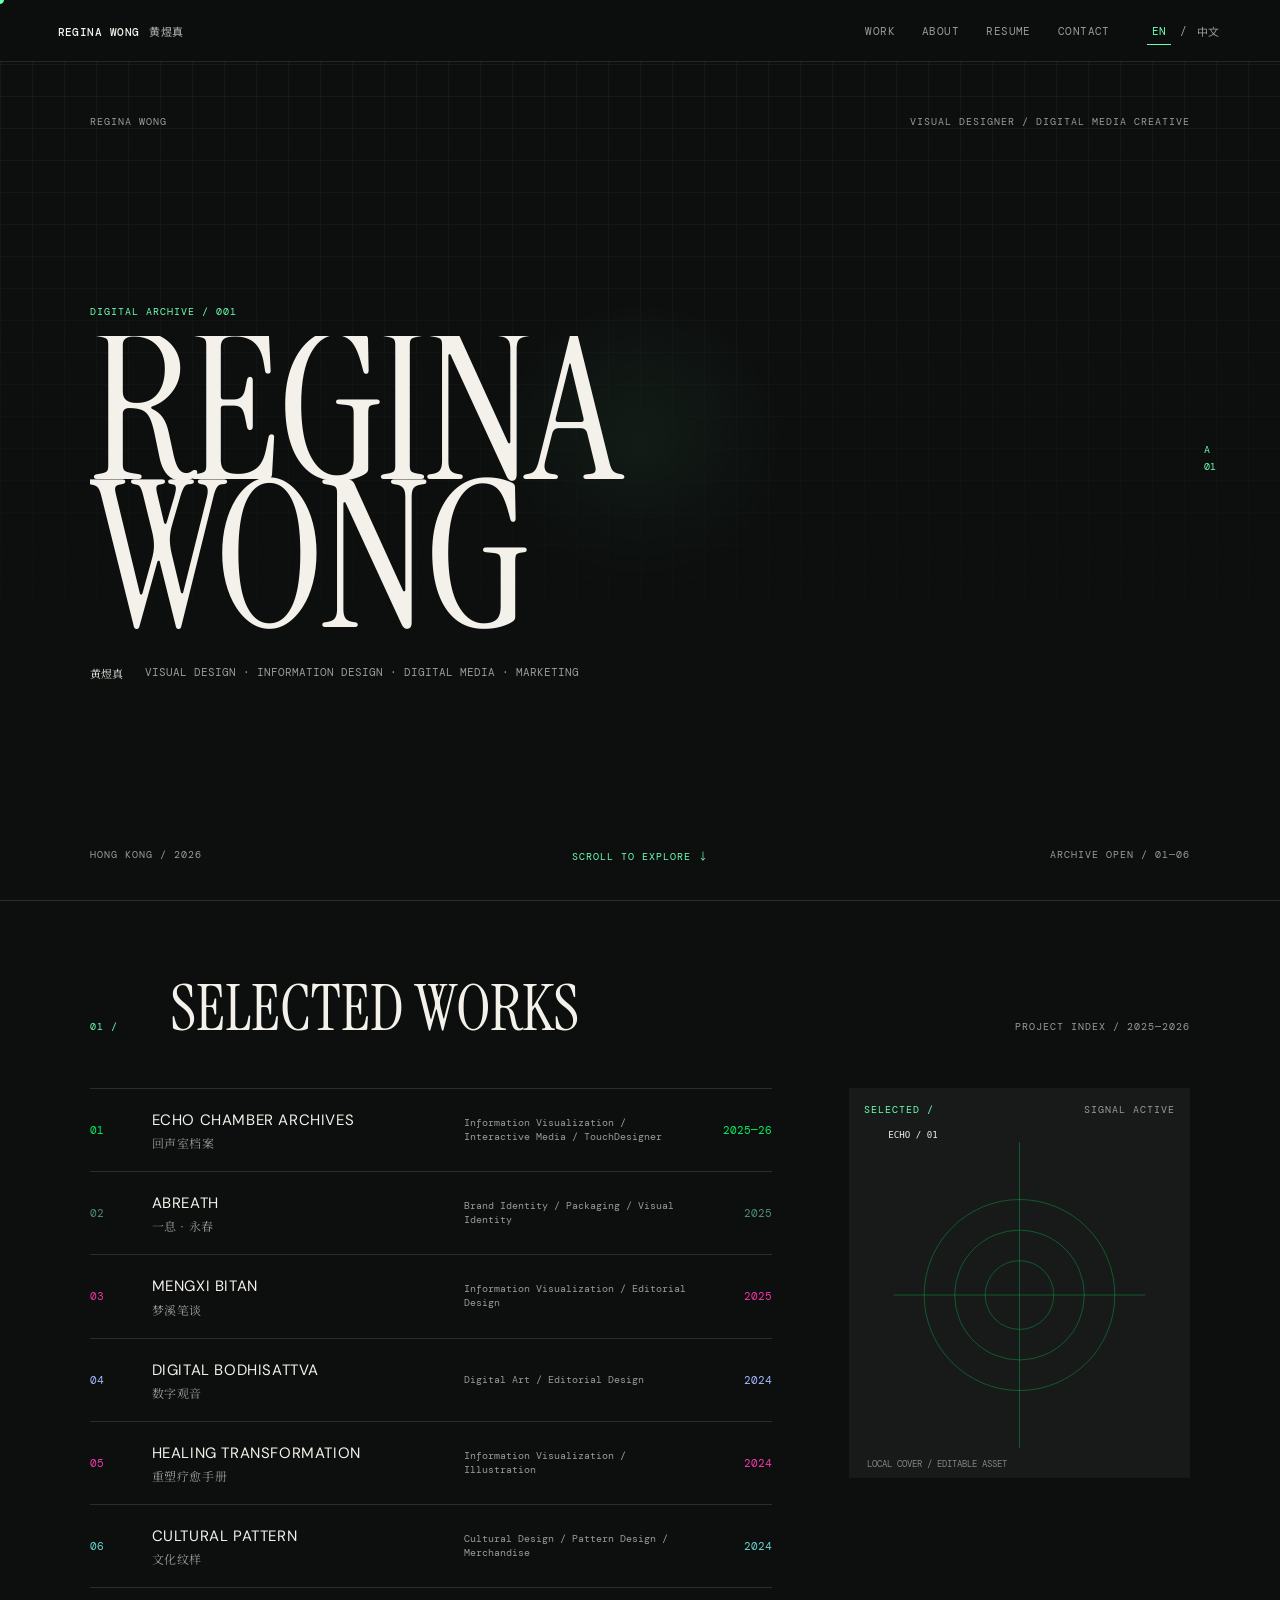
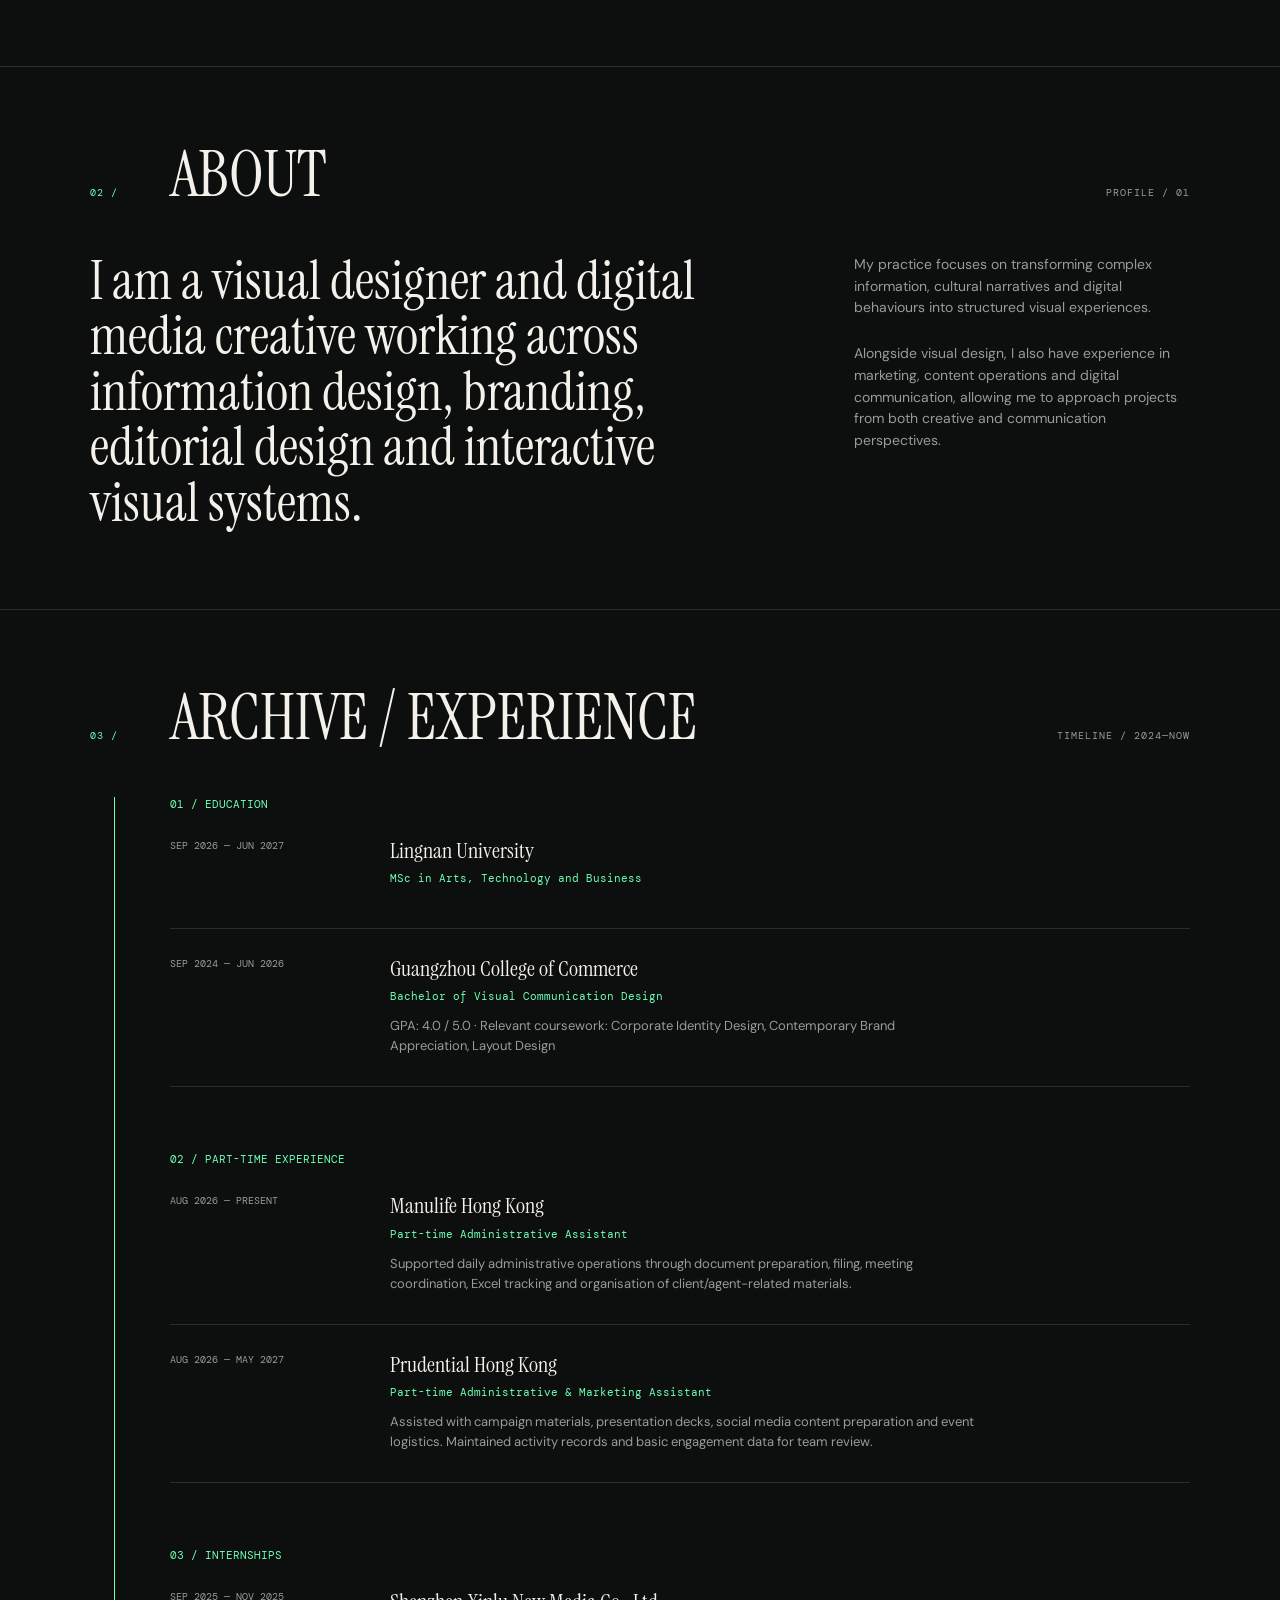
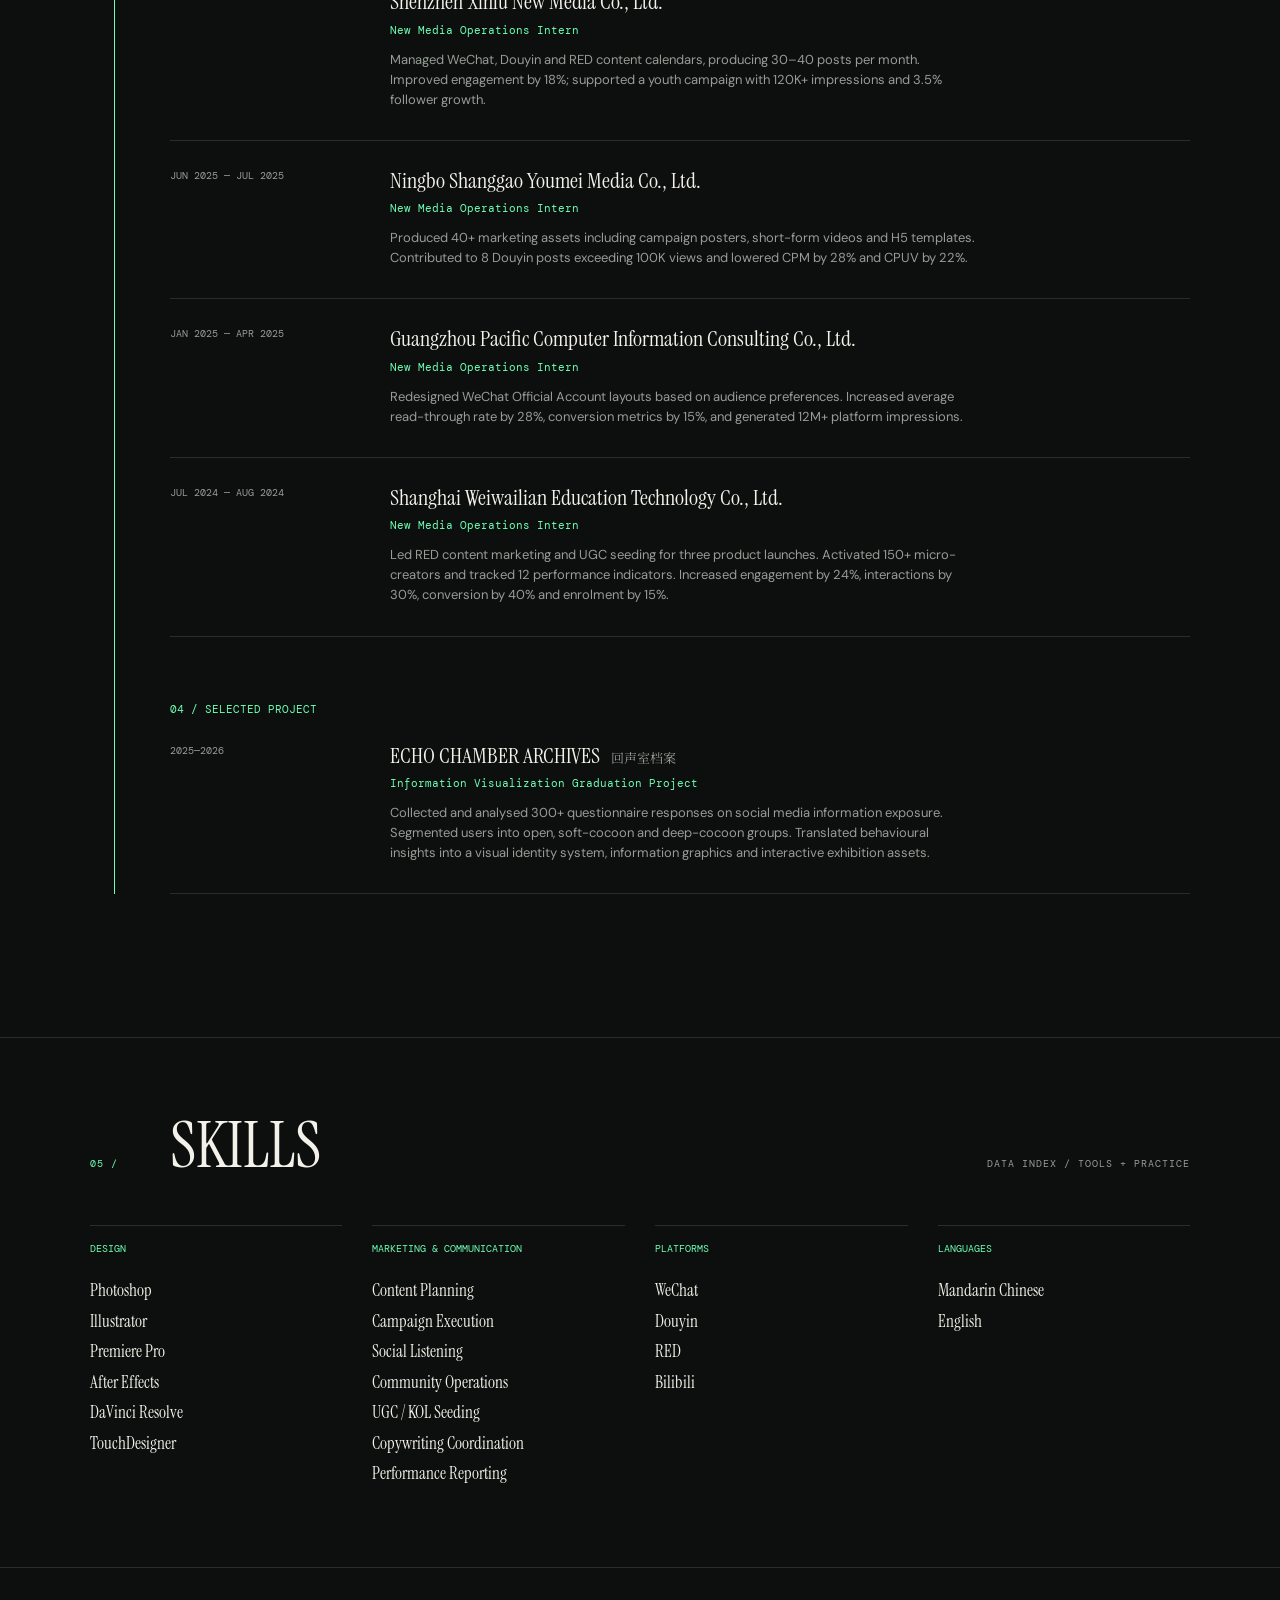
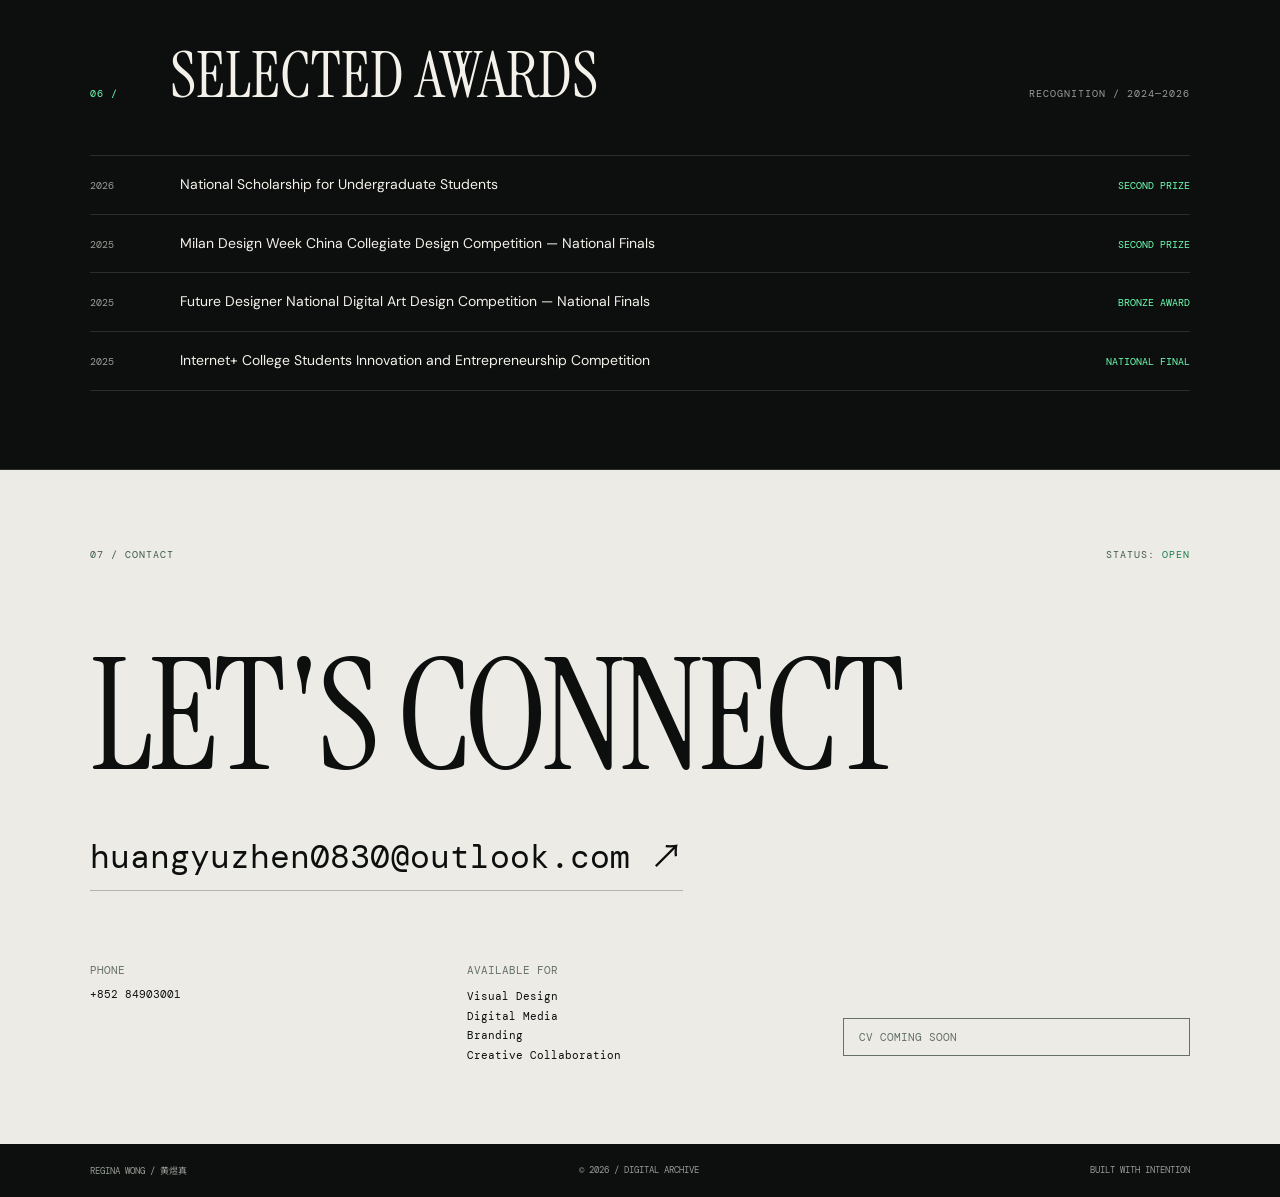
==== commit 307e487f: "完善作品详情与双语体验" ====
--- a/portfolio/index.html
+++ b/portfolio/index.html
@@ -45,7 +45,7 @@
       <div class="section-heading"><span class="section-index">01 /</span><h2 data-en="SELECTED WORKS" data-zh="精选作品">SELECTED WORKS</h2><span class="section-note" data-en="PROJECT INDEX / 2025—2026" data-zh="项目索引 / 2025—2026">PROJECT INDEX / 2025—2026</span></div>
       <div class="works-layout">
         <div class="project-list" role="list">
-          <a class="project-row" role="listitem" data-project="echo" href="#project-detail" style="--project-accent:#00f060"><span class="project-no">01</span><span class="project-name">ECHO CHAMBER ARCHIVE<small data-en="回声室档案" data-zh="回声室档案">回声室档案</small></span><span class="project-tags" data-en="Information Visualization / Interactive Media / TouchDesigner" data-zh="信息可视化 / 互动媒体 / TouchDesigner">Information Visualization / Interactive Media / TouchDesigner</span><span class="project-year">2025—26</span></a>
+          <a class="project-row" role="listitem" data-project="echo" href="#project-detail" style="--project-accent:#00f060"><span class="project-no">01</span><span class="project-name">ECHO CHAMBER ARCHIVES<small data-en="回声室档案" data-zh="回声室档案">回声室档案</small></span><span class="project-tags" data-en="Information Visualization / Interactive Media / TouchDesigner" data-zh="信息可视化 / 互动媒体 / TouchDesigner">Information Visualization / Interactive Media / TouchDesigner</span><span class="project-year">2025—26</span></a>
           <a class="project-row" role="listitem" data-project="abreath" href="#project-detail" style="--project-accent:#4d8f73"><span class="project-no">02</span><span class="project-name">ABREATH<small data-en="一息 · 永春" data-zh="一息 · 永春">一息 · 永春</small></span><span class="project-tags" data-en="Brand Identity / Packaging / Visual Identity" data-zh="品牌视觉 / 包装设计 / 品牌识别">Brand Identity / Packaging / Visual Identity</span><span class="project-year">2025</span></a>
           <a class="project-row" role="listitem" data-project="mengxi" href="#project-detail" style="--project-accent:#f035a5"><span class="project-no">03</span><span class="project-name">MENGXI BITAN<small data-en="梦溪笔谈" data-zh="梦溪笔谈">梦溪笔谈</small></span><span class="project-tags" data-en="Information Visualization / Editorial Design" data-zh="信息可视化 / 编辑设计">Information Visualization / Editorial Design</span><span class="project-year">2025</span></a>
           <a class="project-row" role="listitem" data-project="bodhisattva" href="#project-detail" style="--project-accent:#a8b7ff"><span class="project-no">04</span><span class="project-name">DIGITAL BODHISATTVA<small data-en="数字观音" data-zh="数字观音">数字观音</small></span><span class="project-tags" data-en="Digital Art / Editorial Design" data-zh="数字艺术 / 编辑设计">Digital Art / Editorial Design</span><span class="project-year">2024</span></a>
@@ -59,8 +59,8 @@
     <section id="project-detail" class="project-detail" aria-labelledby="detail-title" hidden>
       <div class="detail-shell section-pad">
         <div class="detail-top"><a class="back-to-works" href="#work" data-en="← BACK TO WORKS" data-zh="← 返回作品">← BACK TO WORKS</a><span class="detail-index"><span data-en="PROJECT /" data-zh="项目 /">PROJECT /</span> <b>01</b></span></div>
-        <div class="detail-heading"><p class="eyebrow" data-en="CASE STUDY / EDITABLE CONTENT" data-zh="案例研究 / 可替换内容">CASE STUDY / EDITABLE CONTENT</p><h2 id="detail-title">ECHO CHAMBER ARCHIVE</h2><p id="detail-subtitle">回声室档案</p></div>
-        <div class="detail-grid"><div class="detail-cover"><img id="detail-image" src="assets/projects/echo/cover.svg" alt="Echo Chamber Archive project cover" width="800" height="1000"></div><div class="detail-facts"><div><span data-en="YEAR" data-zh="年份">YEAR</span><strong id="detail-year">2025—2026</strong></div><div><span data-en="TOOLS" data-zh="工具">TOOLS</span><strong id="detail-tools">TouchDesigner / To be confirmed</strong></div><div><span data-en="ROLE" data-zh="职责">ROLE</span><strong id="detail-role">To be confirmed / 待补充</strong></div></div></div>
+        <div class="detail-heading"><p class="eyebrow" data-en="CASE STUDY / EDITABLE CONTENT" data-zh="案例研究 / 可替换内容">CASE STUDY / EDITABLE CONTENT</p><h2 id="detail-title">ECHO CHAMBER ARCHIVES</h2><p id="detail-subtitle">回声室档案</p></div>
+        <div class="detail-grid"><div class="detail-cover"><img id="detail-image" src="assets/projects/echo/cover.svg" alt="Echo Chamber Archives project cover" width="800" height="1000"></div><div class="detail-facts"><div><span data-en="YEAR" data-zh="年份">YEAR</span><strong id="detail-year">2025—2026</strong></div><div><span data-en="TOOLS" data-zh="工具">TOOLS</span><strong id="detail-tools">TouchDesigner / To be confirmed</strong></div><div><span data-en="ROLE" data-zh="职责">ROLE</span><strong id="detail-role">To be confirmed / 待补充</strong></div></div></div>
         <div class="detail-sections"><article><h3 data-en="PROJECT OVERVIEW" data-zh="项目概述">PROJECT OVERVIEW</h3><p id="detail-overview" data-en="Project overview to be supplied. Replace this note with confirmed project context, scope and format." data-zh="项目概述待补充。请替换为已确认的项目背景、范围与呈现形式。">Project overview to be supplied. Replace this note with confirmed project context, scope and format.</p></article><article><h3 data-en="BACKGROUND" data-zh="项目背景">BACKGROUND</h3><p id="detail-background" data-en="Background information to be supplied. No project outcome has been inferred here." data-zh="项目背景待补充。此处未擅自推断任何项目成果。">Background information to be supplied. No project outcome has been inferred here.</p></article><article><h3 data-en="OBJECTIVE" data-zh="项目目标">OBJECTIVE</h3><p id="detail-objective" data-en="Objective to be confirmed by the designer." data-zh="项目目标待由设计者确认。">Objective to be confirmed by the designer.</p></article><article><h3 data-en="PROCESS" data-zh="设计过程">PROCESS</h3><p id="detail-process" data-en="Process documentation to be supplied." data-zh="设计过程资料待补充。">Process documentation to be supplied.</p></article><article><h3 data-en="OUTCOME" data-zh="最终成果">OUTCOME</h3><p id="detail-outcome" data-en="Final outcome description to be supplied. Replace with verified deliverables only." data-zh="最终成果待补充。请仅替换为已确认的交付内容。">Final outcome description to be supplied. Replace with verified deliverables only.</p></article></div>
         <div class="detail-navigation"><a id="previous-project" href="#project-detail"><span data-en="PREVIOUS PROJECT" data-zh="上一个项目">PREVIOUS PROJECT</span><strong></strong></a><a id="next-project" href="#project-detail"><span data-en="NEXT PROJECT" data-zh="下一个项目">NEXT PROJECT</span><strong></strong></a></div>
       </div>
@@ -77,7 +77,7 @@
         <div class="timeline-group"><h3 data-en="01 / EDUCATION" data-zh="01 / 教育经历">01 / EDUCATION</h3><article class="timeline-item"><time>SEP 2026 — JUN 2027</time><div><h4>Lingnan University</h4><p class="role" data-en="MSc in Arts, Technology and Business" data-zh="艺术、科技与商业理学硕士">MSc in Arts, Technology and Business</p></div></article><article class="timeline-item"><time>SEP 2024 — JUN 2026</time><div><h4>Guangzhou College of Commerce</h4><p class="role" data-en="Bachelor of Visual Communication Design" data-zh="视觉传达设计学士">Bachelor of Visual Communication Design</p><p class="details" data-en="GPA: 4.0 / 5.0 · Relevant coursework: Corporate Identity Design, Contemporary Brand Appreciation, Layout Design" data-zh="GPA：4.0 / 5.0 · 相关课程：企业形象设计、当代品牌鉴赏、版式设计">GPA: 4.0 / 5.0 · Relevant coursework: Corporate Identity Design, Contemporary Brand Appreciation, Layout Design</p></div></article></div>
         <div class="timeline-group"><h3 data-en="02 / PART-TIME EXPERIENCE" data-zh="02 / 兼职经历">02 / PART-TIME EXPERIENCE</h3><article class="timeline-item"><time>AUG 2026 — PRESENT</time><div><h4>Manulife Hong Kong</h4><p class="role" data-en="Part-time Administrative Assistant" data-zh="兼职行政助理">Part-time Administrative Assistant</p><p class="details" data-en="Supported daily administrative operations through document preparation, filing, meeting coordination, Excel tracking and organisation of client/agent-related materials." data-zh="负责日常行政支持，包括文件整理、资料归档、会议协调、Excel 数据记录以及客户与代理相关资料管理。">Supported daily administrative operations through document preparation, filing, meeting coordination, Excel tracking and organisation of client/agent-related materials.</p></div></article><article class="timeline-item"><time>AUG 2026 — MAY 2027</time><div><h4>Prudential Hong Kong</h4><p class="role" data-en="Part-time Administrative & Marketing Assistant" data-zh="兼职行政及市场助理">Part-time Administrative & Marketing Assistant</p><p class="details" data-en="Assisted with campaign materials, presentation decks, social media content preparation and event logistics. Maintained activity records and basic engagement data for team review." data-zh="协助宣传物料、演示文稿、社交媒体内容准备及活动协调，整理活动记录及基础互动数据，用于团队内部复盘。">Assisted with campaign materials, presentation decks, social media content preparation and event logistics. Maintained activity records and basic engagement data for team review.</p></div></article></div>
         <div class="timeline-group"><h3 data-en="03 / INTERNSHIPS" data-zh="03 / 实习经历">03 / INTERNSHIPS</h3><article class="timeline-item"><time>SEP 2025 — NOV 2025</time><div><h4>Shenzhen Xinlu New Media Co., Ltd.</h4><p class="role">New Media Operations Intern</p><p class="details" data-en="Managed WeChat, Douyin and RED content calendars, producing 30–40 posts per month. Improved engagement by 18%; supported a youth campaign with 120K+ impressions and 3.5% follower growth." data-zh="负责微信、抖音及小红书内容排期，每月产出约 30–40 条内容。通过内容优化使互动率提升 18%，参与青年向营销活动，获得 120K+ 曝光，两个月粉丝增长约 3.5%。">Managed WeChat, Douyin and RED content calendars, producing 30–40 posts per month. Improved engagement by 18%; supported a youth campaign with 120K+ impressions and 3.5% follower growth.</p></div></article><article class="timeline-item"><time>JUN 2025 — JUL 2025</time><div><h4>Ningbo Shanggao Youmei Media Co., Ltd.</h4><p class="role">New Media Operations Intern</p><p class="details" data-en="Produced 40+ marketing assets including campaign posters, short-form videos and H5 templates. Contributed to 8 Douyin posts exceeding 100K views and lowered CPM by 28% and CPUV by 22%." data-zh="制作 40+ 市场推广视觉物料，包括活动海报、短视频及 H5 模板。参与制作的 8 条抖音内容播放量超过 10 万，CPM 降低 28%，CPUV 降低 22%。">Produced 40+ marketing assets including campaign posters, short-form videos and H5 templates. Contributed to 8 Douyin posts exceeding 100K views and lowered CPM by 28% and CPUV by 22%.</p></div></article><article class="timeline-item"><time>JAN 2025 — APR 2025</time><div><h4>Guangzhou Pacific Computer Information Consulting Co., Ltd.</h4><p class="role">New Media Operations Intern</p><p class="details" data-en="Redesigned WeChat Official Account layouts based on audience preferences. Increased average read-through rate by 28%, conversion metrics by 15%, and generated 12M+ platform impressions." data-zh="根据用户偏好优化微信公众号视觉排版。平均阅读完成率提升 28%，转化指标提升约 15%，实习期间累计获得 1200 万+ 平台曝光。">Redesigned WeChat Official Account layouts based on audience preferences. Increased average read-through rate by 28%, conversion metrics by 15%, and generated 12M+ platform impressions.</p></div></article><article class="timeline-item"><time>JUL 2024 — AUG 2024</time><div><h4>Shanghai Weiwailian Education Technology Co., Ltd.</h4><p class="role">New Media Operations Intern</p><p class="details" data-en="Led RED content marketing and UGC seeding for three product launches. Activated 150+ micro-creators and tracked 12 performance indicators. Increased engagement by 24%, interactions by 30%, conversion by 40% and enrolment by 15%." data-zh="负责三个教育产品上线期间的小红书内容营销及 UGC 投放。合作 150+ 微型内容创作者，追踪 12 项内容表现指标，互动率提升 24%，互动量提升 30%，转化率提升 40%，课程报名提升 15%。">Led RED content marketing and UGC seeding for three product launches. Activated 150+ micro-creators and tracked 12 performance indicators. Increased engagement by 24%, interactions by 30%, conversion by 40% and enrolment by 15%.</p></div></article></div>
-        <div class="timeline-group selected-project"><h3 data-en="04 / SELECTED PROJECT" data-zh="04 / 代表项目">04 / SELECTED PROJECT</h3><article class="timeline-item"><time>2025—2026</time><div><h4>ECHO CHAMBER ARCHIVE <small>回声室档案</small></h4><p class="role" data-en="Information Visualization Graduation Project" data-zh="信息可视化毕业设计">Information Visualization Graduation Project</p><p class="details" data-en="Collected and analysed 300+ questionnaire responses on social media information exposure. Segmented users into open, soft-cocoon and deep-cocoon groups. Translated behavioural insights into a visual identity system, information graphics and interactive exhibition assets." data-zh="围绕社交媒体信息接触行为收集并分析 300+ 份问卷数据，将用户划分为开放型、轻度回声室和重度回声室群体，并转化为视觉识别系统、信息图表与互动展览内容。">Collected and analysed 300+ questionnaire responses on social media information exposure. Segmented users into open, soft-cocoon and deep-cocoon groups. Translated behavioural insights into a visual identity system, information graphics and interactive exhibition assets.</p></div></article></div>
+        <div class="timeline-group selected-project"><h3 data-en="04 / SELECTED PROJECT" data-zh="04 / 代表项目">04 / SELECTED PROJECT</h3><article class="timeline-item"><time>2025—2026</time><div><h4>ECHO CHAMBER ARCHIVES <small>回声室档案</small></h4><p class="role" data-en="Information Visualization Graduation Project" data-zh="信息可视化毕业设计">Information Visualization Graduation Project</p><p class="details" data-en="Collected and analysed 300+ questionnaire responses on social media information exposure. Segmented users into open, soft-cocoon and deep-cocoon groups. Translated behavioural insights into a visual identity system, information graphics and interactive exhibition assets." data-zh="围绕社交媒体信息接触行为收集并分析 300+ 份问卷数据，将用户划分为开放型、轻度回声室和重度回声室群体，并转化为视觉识别系统、信息图表与互动展览内容。">Collected and analysed 300+ questionnaire responses on social media information exposure. Segmented users into open, soft-cocoon and deep-cocoon groups. Translated behavioural insights into a visual identity system, information graphics and interactive exhibition assets.</p></div></article></div>
       </div>
     </section>
 
